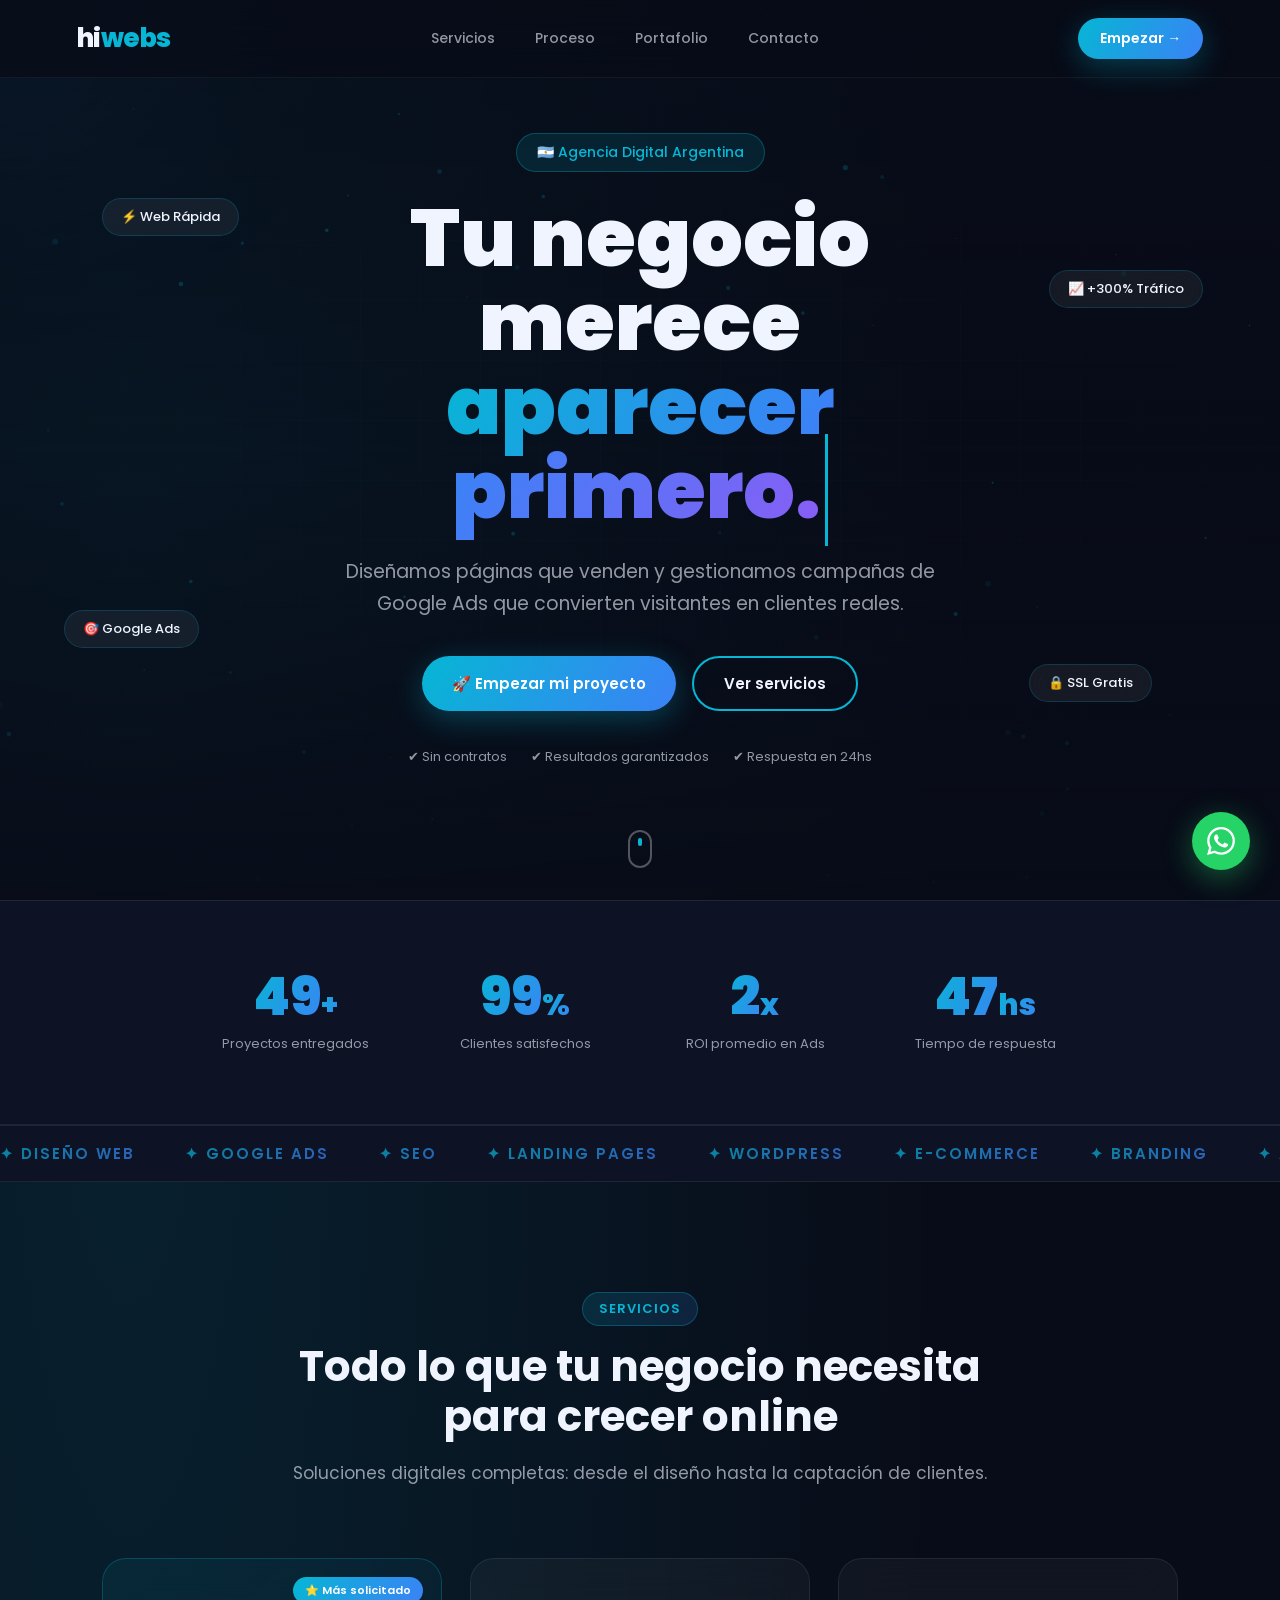
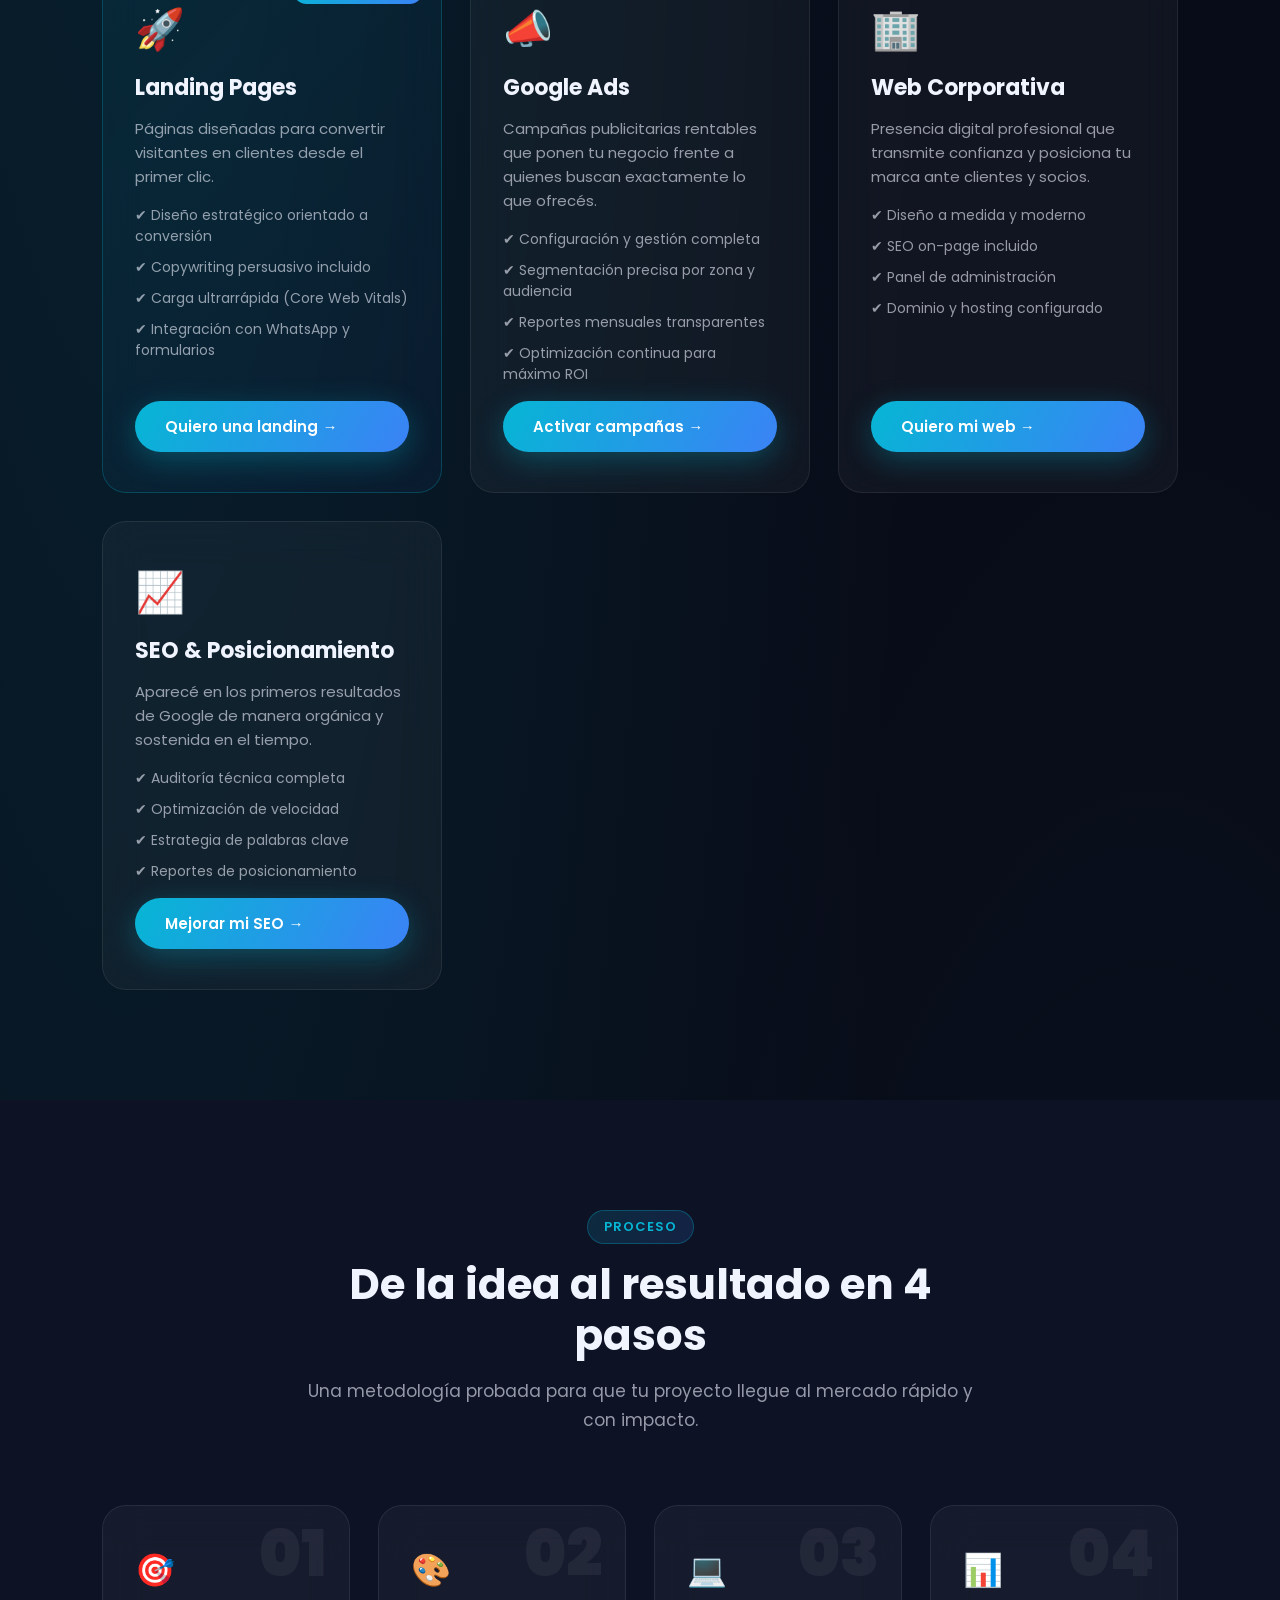
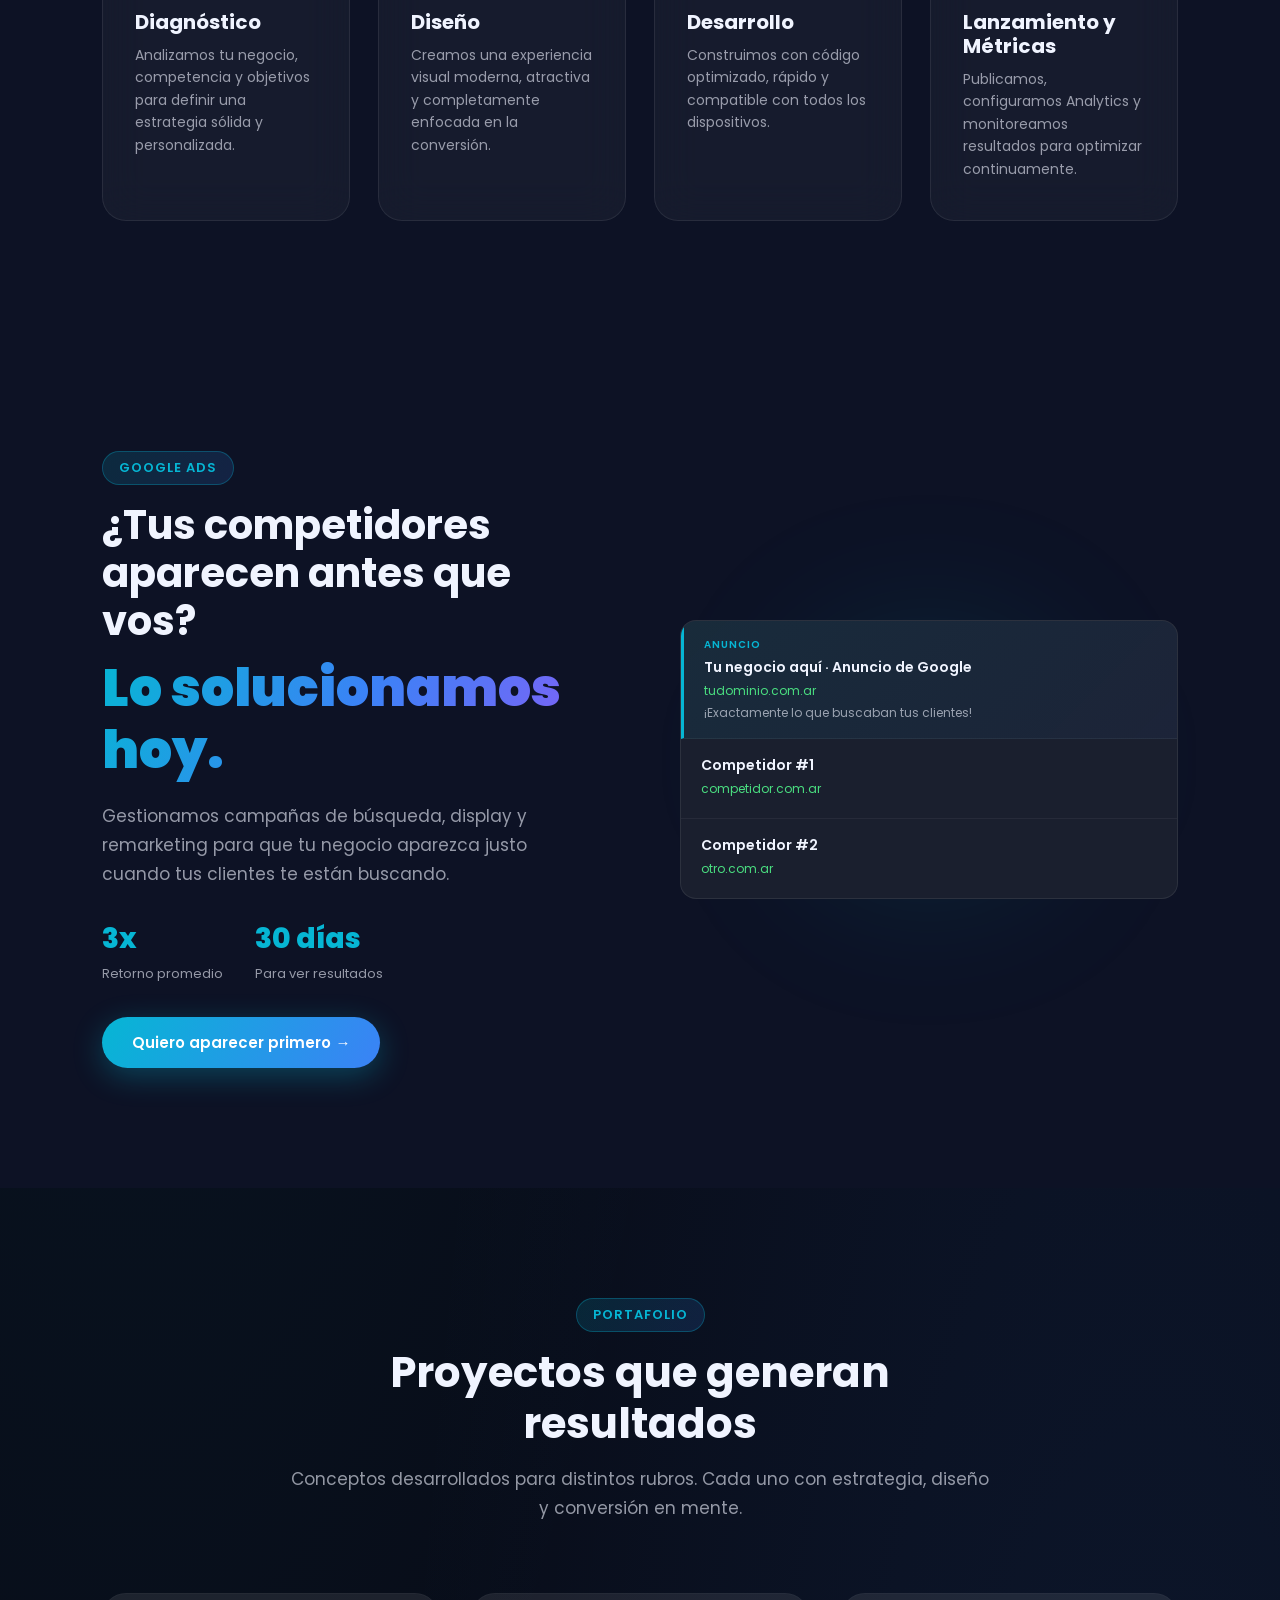
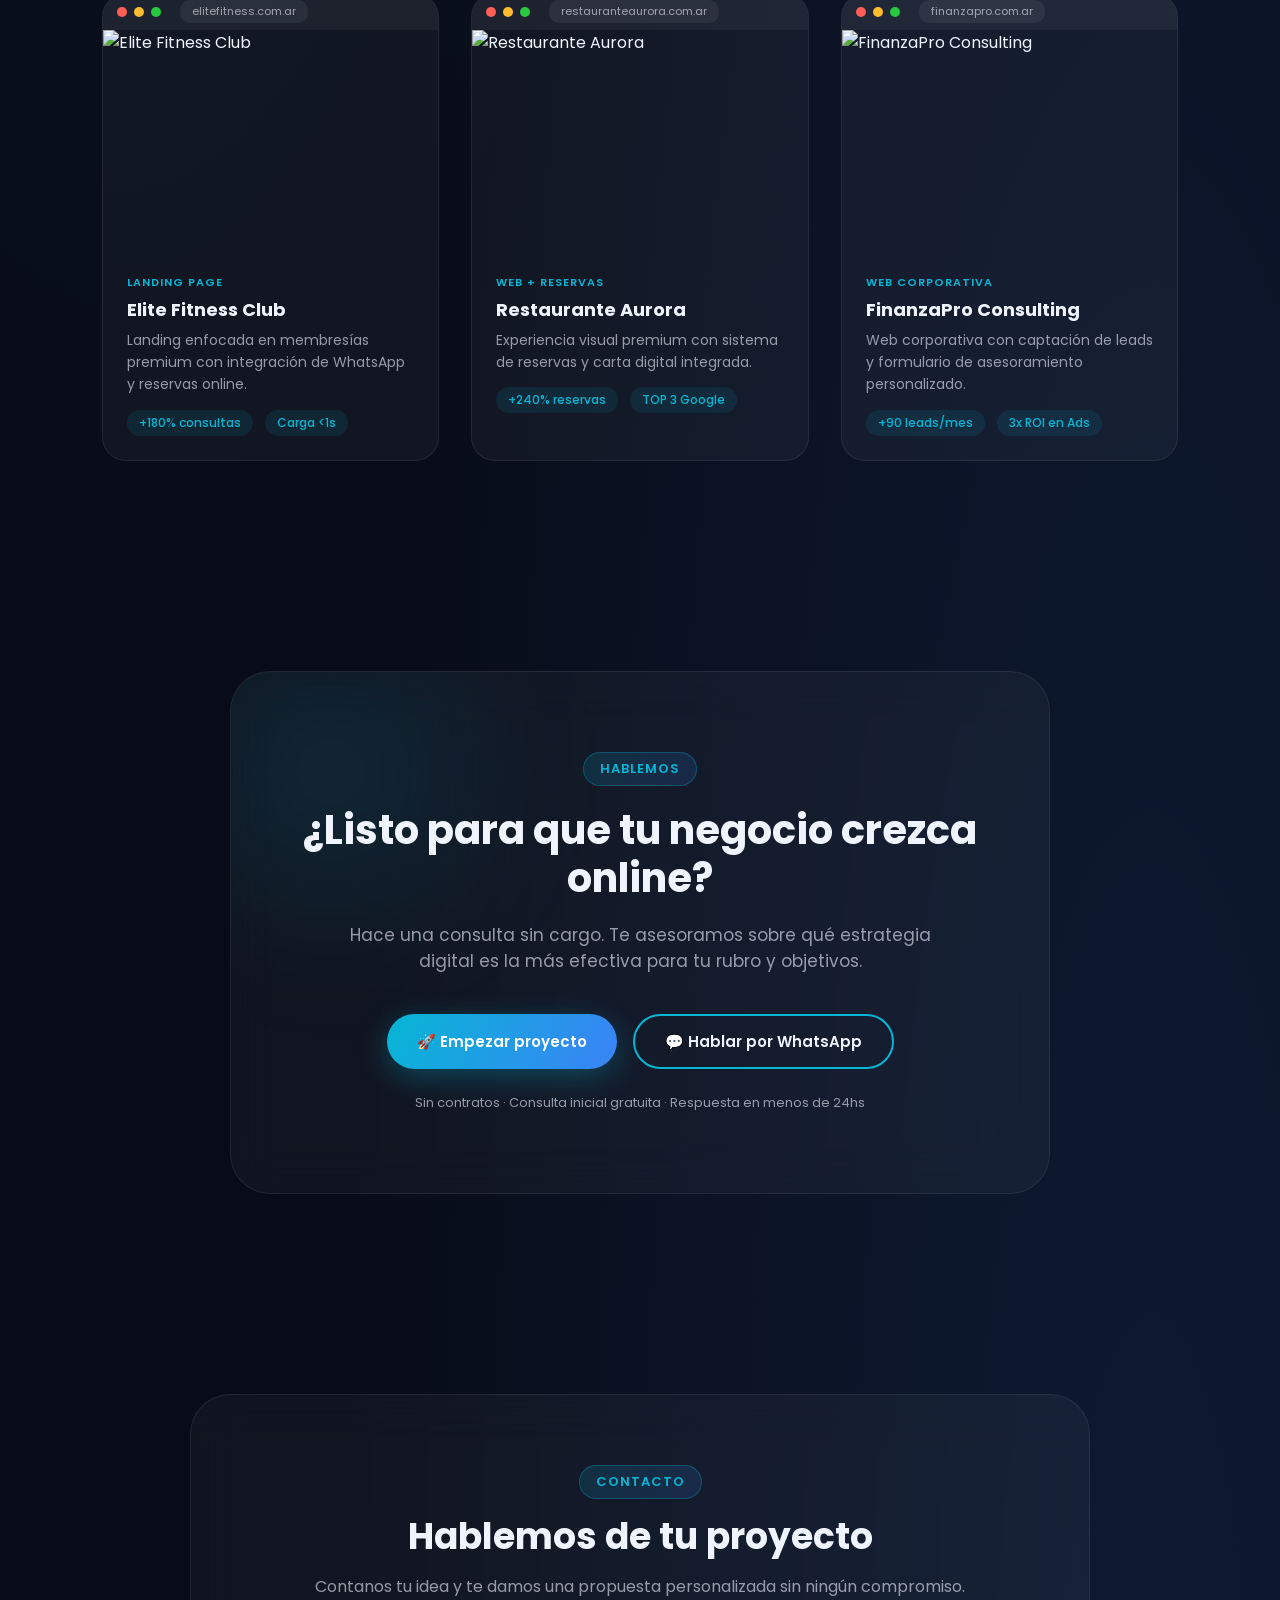
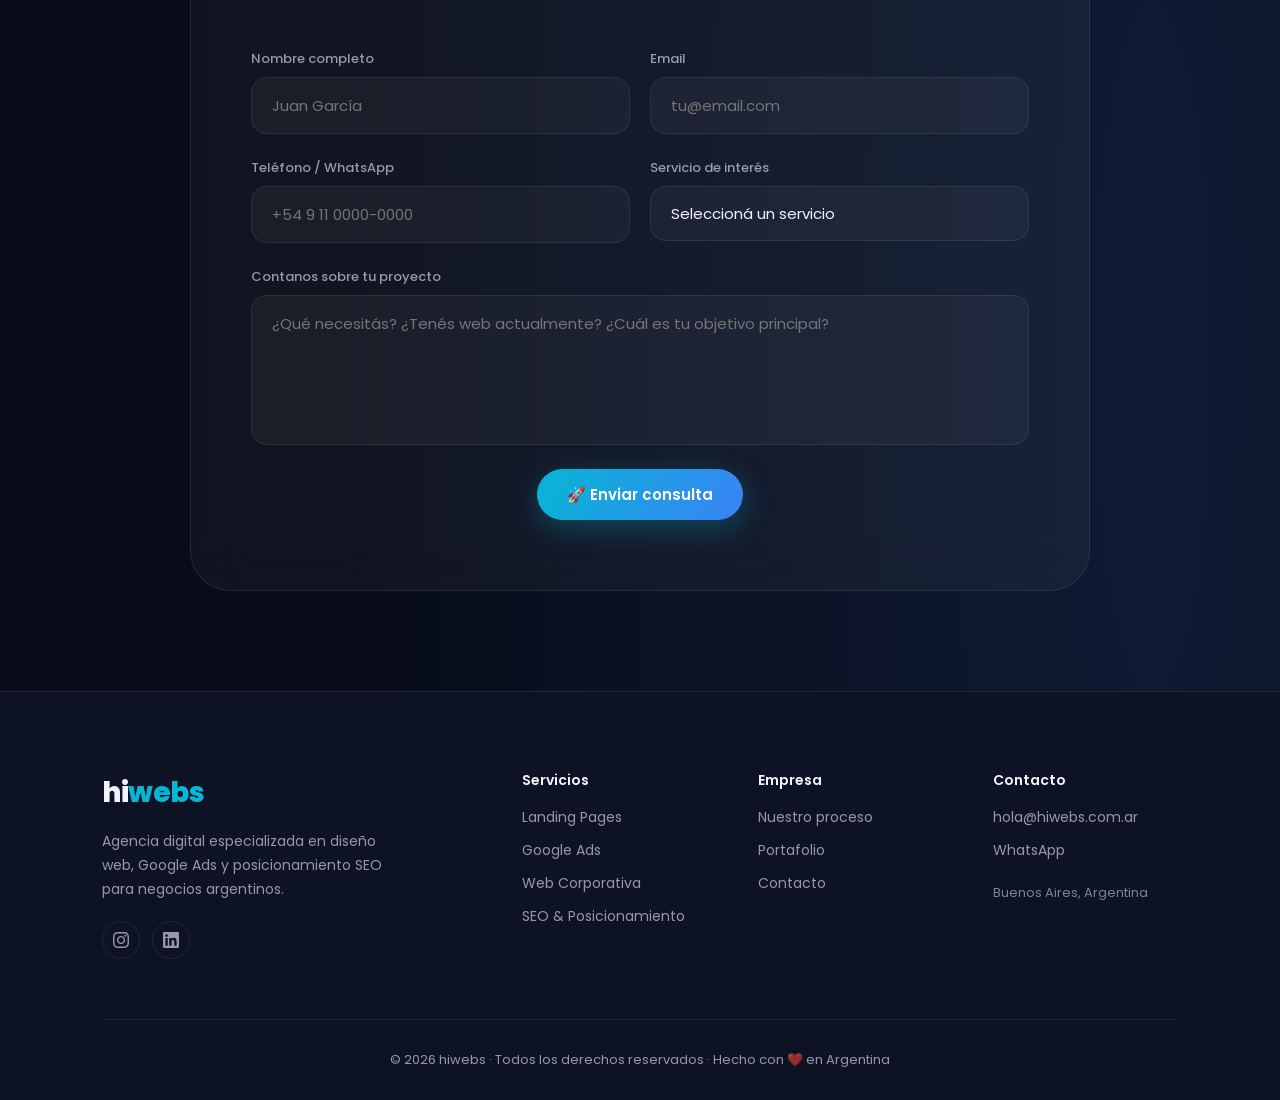
==== index.html @ 95fcca08 "Add files via upload" ====
<!DOCTYPE html>
<html lang="es">
<head>
<meta charset="UTF-8">
<meta name="viewport" content="width=device-width, initial-scale=1.0">
<title>hiwebs | Agencia Digital Argentina</title>
<meta name="description" content="hiwebs — Diseño web profesional, Google Ads y SEO para negocios argentinos. Creamos páginas que venden y campañas que convierten.">
<link rel="preconnect" href="https://fonts.googleapis.com">
<link href="https://fonts.googleapis.com/css2?family=Poppins:wght@300;400;500;600;700;800;900&display=swap" rel="stylesheet">
<link rel="stylesheet" href="style.css">
</head>
<body>

<!-- PARTICLE CANVAS -->
<canvas id="particles"></canvas>

<!-- ANIMATED GRID MESH -->
<div class="grid-mesh"></div>

<!-- EFECTO LUZ CURSOR -->
<div class="light-glow"></div>

<!-- WHATSAPP FLOTANTE -->
<a href="https://wa.me/5491100000000?text=Hola%2C%20quiero%20consultar%20sobre%20sus%20servicios" class="whatsapp-btn" target="_blank" aria-label="Contactar por WhatsApp">
  <svg viewBox="0 0 24 24" fill="currentColor"><path d="M17.472 14.382c-.297-.149-1.758-.867-2.03-.967-.273-.099-.471-.148-.67.15-.197.297-.767.966-.94 1.164-.173.199-.347.223-.644.075-.297-.15-1.255-.463-2.39-1.475-.883-.788-1.48-1.761-1.653-2.059-.173-.297-.018-.458.13-.606.134-.133.298-.347.446-.52.149-.174.198-.298.298-.497.099-.198.05-.371-.025-.52-.075-.149-.669-1.612-.916-2.207-.242-.579-.487-.5-.669-.51-.173-.008-.371-.01-.57-.01-.198 0-.52.074-.792.372-.272.297-1.04 1.016-1.04 2.479 0 1.462 1.065 2.875 1.213 3.074.149.198 2.096 3.2 5.077 4.487.709.306 1.262.489 1.694.625.712.227 1.36.195 1.871.118.571-.085 1.758-.719 2.006-1.413.248-.694.248-1.289.173-1.413-.074-.124-.272-.198-.57-.347m-5.421 7.403h-.004a9.87 9.87 0 01-5.031-1.378l-.361-.214-3.741.982.998-3.648-.235-.374a9.86 9.86 0 01-1.51-5.26c.001-5.45 4.436-9.884 9.888-9.884 2.64 0 5.122 1.03 6.988 2.898a9.825 9.825 0 012.893 6.994c-.003 5.45-4.437 9.884-9.885 9.884m8.413-18.297A11.815 11.815 0 0012.05 0C5.495 0 .16 5.335.157 11.892c0 2.096.547 4.142 1.588 5.945L.057 24l6.305-1.654a11.882 11.882 0 005.683 1.448h.005c6.554 0 11.89-5.335 11.893-11.893a11.821 11.821 0 00-3.48-8.413z"/></svg>
</a>

<!-- HEADER -->
<header id="header">
  <div class="logo">hi<span>webs</span></div>
  <nav id="nav">
    <a href="#servicios">Servicios</a>
    <a href="#proceso">Proceso</a>
    <a href="#resultados">Portafolio</a>
    <a href="#contacto">Contacto</a>
  </nav>
  <div class="header-actions">
    <button class="btn btn-sm" onclick="document.getElementById('contacto').scrollIntoView({behavior:'smooth'})">Empezar →</button>
    <button class="hamburger" id="hamburger" aria-label="Menú">
      <span></span><span></span><span></span>
    </button>
  </div>
</header>

<!-- HERO -->
<section class="hero">
  <video autoplay muted loop playsinline class="hero-video">
    <source src="video1.mp4" type="video/mp4">
  </video>
  <div class="hero-overlay"></div>

  <!-- FLOATING ORBIT BADGES -->
  <div class="hero-orbits">
    <div class="orbit-badge orbit-1">⚡ Web Rápida</div>
    <div class="orbit-badge orbit-2">📈 +300% Tráfico</div>
    <div class="orbit-badge orbit-3">🎯 Google Ads</div>
    <div class="orbit-badge orbit-4">🔒 SSL Gratis</div>
  </div>

  <div class="hero-content reveal">
    <div class="hero-tag">🇦🇷 Agencia Digital Argentina</div>
    <h1>Tu negocio merece<br><span class="gradient-text" id="typewriter"></span></h1>
    <p>Diseñamos páginas que venden y gestionamos campañas de Google Ads que convierten visitantes en clientes reales.</p>
    <div class="hero-btns">
      <button class="btn" onclick="document.getElementById('contacto').scrollIntoView({behavior:'smooth'})">🚀 Empezar mi proyecto</button>
      <button class="btn btn-outline" onclick="document.getElementById('servicios').scrollIntoView({behavior:'smooth'})">Ver servicios</button>
    </div>
    <div class="hero-trust">
      <span>✔ Sin contratos</span>
      <span>✔ Resultados garantizados</span>
      <span>✔ Respuesta en 24hs</span>
    </div>
  </div>
  <div class="hero-scroll">
    <div class="scroll-indicator"></div>
  </div>
</section>

<!-- STATS BAR -->
<section class="stats-bar">
  <div class="stats-grid">
    <div class="stat-item reveal">
      <span class="stat-number" data-target="50">0</span><span class="stat-suffix">+</span>
      <span class="stat-label">Proyectos entregados</span>
    </div>
    <div class="stat-item reveal">
      <span class="stat-number" data-target="100">0</span><span class="stat-suffix">%</span>
      <span class="stat-label">Clientes satisfechos</span>
    </div>
    <div class="stat-item reveal">
      <span class="stat-number" data-target="3">0</span><span class="stat-suffix">x</span>
      <span class="stat-label">ROI promedio en Ads</span>
    </div>
    <div class="stat-item reveal">
      <span class="stat-number" data-target="48">0</span><span class="stat-suffix">hs</span>
      <span class="stat-label">Tiempo de respuesta</span>
    </div>
  </div>
</section>

<!-- MARQUEE TICKER -->
<div class="marquee-section">
  <div class="marquee-track">
    <div class="marquee-content">
      <span>✦ Diseño Web</span>
      <span>✦ Google Ads</span>
      <span>✦ SEO</span>
      <span>✦ Landing Pages</span>
      <span>✦ Wordpress</span>
      <span>✦ E-Commerce</span>
      <span>✦ Branding</span>
      <span>✦ Analytics</span>
      <span>✦ Performance</span>
      <span>✦ Copywriting</span>
      <span>✦ Diseño Web</span>
      <span>✦ Google Ads</span>
      <span>✦ SEO</span>
      <span>✦ Landing Pages</span>
      <span>✦ Wordpress</span>
      <span>✦ E-Commerce</span>
      <span>✦ Branding</span>
      <span>✦ Analytics</span>
      <span>✦ Performance</span>
      <span>✦ Copywriting</span>
    </div>
  </div>
</div>

<!-- SERVICIOS -->
<section id="servicios" class="section">
  <div class="section-header reveal">
    <div class="section-tag">Servicios</div>
    <h2>Todo lo que tu negocio necesita para crecer online</h2>
    <p>Soluciones digitales completas: desde el diseño hasta la captación de clientes.</p>
  </div>
  <div class="services-grid">

    <div class="service-card featured reveal">
      <div class="service-badge">⭐ Más solicitado</div>
      <div class="service-icon">🚀</div>
      <h3>Landing Pages</h3>
      <p>Páginas diseñadas para convertir visitantes en clientes desde el primer clic.</p>
      <ul>
        <li>✔ Diseño estratégico orientado a conversión</li>
        <li>✔ Copywriting persuasivo incluido</li>
        <li>✔ Carga ultrarrápida (Core Web Vitals)</li>
        <li>✔ Integración con WhatsApp y formularios</li>
      </ul>
      <button class="btn" onclick="document.getElementById('contacto').scrollIntoView({behavior:'smooth'})">Quiero una landing →</button>
    </div>

    <div class="service-card reveal">
      <div class="service-icon">📣</div>
      <h3>Google Ads</h3>
      <p>Campañas publicitarias rentables que ponen tu negocio frente a quienes buscan exactamente lo que ofrecés.</p>
      <ul>
        <li>✔ Configuración y gestión completa</li>
        <li>✔ Segmentación precisa por zona y audiencia</li>
        <li>✔ Reportes mensuales transparentes</li>
        <li>✔ Optimización continua para máximo ROI</li>
      </ul>
      <button class="btn" onclick="document.getElementById('contacto').scrollIntoView({behavior:'smooth'})">Activar campañas →</button>
    </div>

    <div class="service-card reveal">
      <div class="service-icon">🏢</div>
      <h3>Web Corporativa</h3>
      <p>Presencia digital profesional que transmite confianza y posiciona tu marca ante clientes y socios.</p>
      <ul>
        <li>✔ Diseño a medida y moderno</li>
        <li>✔ SEO on-page incluido</li>
        <li>✔ Panel de administración</li>
        <li>✔ Dominio y hosting configurado</li>
      </ul>
      <button class="btn" onclick="document.getElementById('contacto').scrollIntoView({behavior:'smooth'})">Quiero mi web →</button>
    </div>

    <div class="service-card reveal">
      <div class="service-icon">📈</div>
      <h3>SEO & Posicionamiento</h3>
      <p>Aparecé en los primeros resultados de Google de manera orgánica y sostenida en el tiempo.</p>
      <ul>
        <li>✔ Auditoría técnica completa</li>
        <li>✔ Optimización de velocidad</li>
        <li>✔ Estrategia de palabras clave</li>
        <li>✔ Reportes de posicionamiento</li>
      </ul>
      <button class="btn" onclick="document.getElementById('contacto').scrollIntoView({behavior:'smooth'})">Mejorar mi SEO →</button>
    </div>

  </div>
</section>

<!-- PROCESO -->
<section id="proceso" class="section section-alt">
  <div class="section-header reveal">
    <div class="section-tag">Proceso</div>
    <h2>De la idea al resultado en 4 pasos</h2>
    <p>Una metodología probada para que tu proyecto llegue al mercado rápido y con impacto.</p>
  </div>
  <div class="process-grid">
    <div class="process-card reveal">
      <div class="process-number">01</div>
      <div class="process-icon">🎯</div>
      <h3>Diagnóstico</h3>
      <p>Analizamos tu negocio, competencia y objetivos para definir una estrategia sólida y personalizada.</p>
    </div>
    <div class="process-card reveal">
      <div class="process-number">02</div>
      <div class="process-icon">🎨</div>
      <h3>Diseño</h3>
      <p>Creamos una experiencia visual moderna, atractiva y completamente enfocada en la conversión.</p>
    </div>
    <div class="process-card reveal">
      <div class="process-number">03</div>
      <div class="process-icon">💻</div>
      <h3>Desarrollo</h3>
      <p>Construimos con código optimizado, rápido y compatible con todos los dispositivos.</p>
    </div>
    <div class="process-card reveal">
      <div class="process-number">04</div>
      <div class="process-icon">📊</div>
      <h3>Lanzamiento y Métricas</h3>
      <p>Publicamos, configuramos Analytics y monitoreamos resultados para optimizar continuamente.</p>
    </div>
  </div>
</section>

<!-- SEO IMPACT -->
<section class="seo-section">
  <div class="seo-container">
    <div class="seo-text reveal">
      <div class="section-tag">Google Ads</div>
      <h2>¿Tus competidores aparecen antes que vos?</h2>
      <h3 class="gradient-text">Lo solucionamos hoy.</h3>
      <p>Gestionamos campañas de búsqueda, display y remarketing para que tu negocio aparezca justo cuando tus clientes te están buscando.</p>
      <div class="seo-stats">
        <div class="seo-stat">
          <strong>3x</strong>
          <span>Retorno promedio</span>
        </div>
        <div class="seo-stat">
          <strong>30 días</strong>
          <span>Para ver resultados</span>
        </div>
      </div>
      <button class="btn" onclick="document.getElementById('contacto').scrollIntoView({behavior:'smooth'})">Quiero aparecer primero →</button>
    </div>
    <div class="seo-visual reveal">
      <div class="seo-glow"></div>
      <div class="google-mockup">
        <div class="google-result ad">
          <div class="result-tag">Anuncio</div>
          <div class="result-title">Tu negocio aquí · Anuncio de Google</div>
          <div class="result-url">tudominio.com.ar</div>
          <div class="result-desc">¡Exactamente lo que buscaban tus clientes!</div>
        </div>
        <div class="google-result">
          <div class="result-title">Competidor #1</div>
          <div class="result-url">competidor.com.ar</div>
        </div>
        <div class="google-result">
          <div class="result-title">Competidor #2</div>
          <div class="result-url">otro.com.ar</div>
        </div>
      </div>
    </div>
  </div>
</section>

<!-- PORTAFOLIO -->
<section id="resultados" class="section">
  <div class="section-header reveal">
    <div class="section-tag">Portafolio</div>
    <h2>Proyectos que generan resultados</h2>
    <p>Conceptos desarrollados para distintos rubros. Cada uno con estrategia, diseño y conversión en mente.</p>
  </div>
  <div class="portfolio-grid">

    <div class="portfolio-item reveal">
      <div class="browser-bar"><span></span><span></span><span></span><div class="browser-url">elitefitness.com.ar</div></div>
      <div class="portfolio-mockup">
        <img src="https://images.unsplash.com/photo-1571902943202-507ec2618e8f?auto=format&fit=crop&w=1400&q=80" alt="Elite Fitness Club">
      </div>
      <div class="portfolio-info">
        <div class="portfolio-tag">Landing Page</div>
        <h3>Elite Fitness Club</h3>
        <p>Landing enfocada en membresías premium con integración de WhatsApp y reservas online.</p>
        <div class="portfolio-metrics">
          <span>+180% consultas</span>
          <span>Carga &lt;1s</span>
        </div>
      </div>
    </div>

    <div class="portfolio-item reveal">
      <div class="browser-bar"><span></span><span></span><span></span><div class="browser-url">restauranteaurora.com.ar</div></div>
      <div class="portfolio-mockup">
        <img src="https://images.unsplash.com/photo-1555396273-367ea4eb4db5?auto=format&fit=crop&w=1400&q=80" alt="Restaurante Aurora">
      </div>
      <div class="portfolio-info">
        <div class="portfolio-tag">Web + Reservas</div>
        <h3>Restaurante Aurora</h3>
        <p>Experiencia visual premium con sistema de reservas y carta digital integrada.</p>
        <div class="portfolio-metrics">
          <span>+240% reservas</span>
          <span>TOP 3 Google</span>
        </div>
      </div>
    </div>

    <div class="portfolio-item reveal">
      <div class="browser-bar"><span></span><span></span><span></span><div class="browser-url">finanzapro.com.ar</div></div>
      <div class="portfolio-mockup">
        <img src="https://images.unsplash.com/photo-1554224155-8d04cb21cd6c?auto=format&fit=crop&w=1400&q=80" alt="FinanzaPro Consulting">
      </div>
      <div class="portfolio-info">
        <div class="portfolio-tag">Web Corporativa</div>
        <h3>FinanzaPro Consulting</h3>
        <p>Web corporativa con captación de leads y formulario de asesoramiento personalizado.</p>
        <div class="portfolio-metrics">
          <span>+90 leads/mes</span>
          <span>3x ROI en Ads</span>
        </div>
      </div>
    </div>

  </div>
</section>

<!-- CTA -->
<section class="cta-section">
  <div class="cta-container reveal">
    <div class="cta-glow"></div>
    <div class="section-tag" style="display:inline-block;margin-bottom:20px;">Hablemos</div>
    <h2>¿Listo para que tu negocio crezca online?</h2>
    <p class="cta-text">Hace una consulta sin cargo. Te asesoramos sobre qué estrategia digital es la más efectiva para tu rubro y objetivos.</p>
    <div class="cta-buttons">
      <button class="btn" onclick="document.getElementById('contacto').scrollIntoView({behavior:'smooth'})">🚀 Empezar proyecto</button>
      <a href="https://wa.me/5491100000000?text=Hola%2C%20quiero%20una%20consulta%20gratuita" class="btn btn-outline" target="_blank">💬 Hablar por WhatsApp</a>
    </div>
    <p class="cta-mini">Sin contratos · Consulta inicial gratuita · Respuesta en menos de 24hs</p>
  </div>
</section>

<!-- CONTACTO -->
<section id="contacto" class="contact-section">
  <div class="contact-wrapper">
    <div class="contact-header reveal">
      <div class="section-tag">Contacto</div>
      <h2>Hablemos de tu proyecto</h2>
      <p>Contanos tu idea y te damos una propuesta personalizada sin ningún compromiso.</p>
    </div>
    <form class="contact-form reveal" id="contactForm">
      <div class="form-row">
        <div class="form-group">
          <label for="nombre">Nombre completo</label>
          <input type="text" id="nombre" placeholder="Juan García" required>
        </div>
        <div class="form-group">
          <label for="email">Email</label>
          <input type="email" id="email" placeholder="tu@email.com" required>
        </div>
      </div>
      <div class="form-row">
        <div class="form-group">
          <label for="telefono">Teléfono / WhatsApp</label>
          <input type="tel" id="telefono" placeholder="+54 9 11 0000-0000">
        </div>
        <div class="form-group">
          <label for="servicio">Servicio de interés</label>
          <select id="servicio">
            <option value="">Seleccioná un servicio</option>
            <option>Landing Page</option>
            <option>Google Ads</option>
            <option>Web Corporativa</option>
            <option>SEO & Posicionamiento</option>
            <option>Pack Completo</option>
          </select>
        </div>
      </div>
      <div class="form-group">
        <label for="mensaje">Contanos sobre tu proyecto</label>
        <textarea id="mensaje" placeholder="¿Qué necesitás? ¿Tenés web actualmente? ¿Cuál es tu objetivo principal?"></textarea>
      </div>
      <div class="form-footer">
        <button type="submit" class="btn" id="submitBtn">🚀 Enviar consulta</button>
      </div>
      <div id="formSuccess" class="form-success" style="display:none">
        ✅ ¡Mensaje enviado! Te contactamos en menos de 24hs.
      </div>
    </form>
  </div>
</section>

<!-- FOOTER -->
<footer>
  <div class="footer-content">
    <div class="footer-brand">
      <div class="logo">hi<span>webs</span></div>
      <p>Agencia digital especializada en diseño web, Google Ads y posicionamiento SEO para negocios argentinos.</p>
      <div class="footer-social">
        <a href="#" aria-label="Instagram">
          <svg viewBox="0 0 24 24" fill="currentColor"><path d="M12 2.163c3.204 0 3.584.012 4.85.07 3.252.148 4.771 1.691 4.919 4.919.058 1.265.069 1.645.069 4.849 0 3.205-.012 3.584-.069 4.849-.149 3.225-1.664 4.771-4.919 4.919-1.266.058-1.644.07-4.85.07-3.204 0-3.584-.012-4.849-.07-3.26-.149-4.771-1.699-4.919-4.92-.058-1.265-.07-1.644-.07-4.849 0-3.204.013-3.583.07-4.849.149-3.227 1.664-4.771 4.919-4.919 1.266-.057 1.645-.069 4.849-.069zm0-2.163c-3.259 0-3.667.014-4.947.072-4.358.2-6.78 2.618-6.98 6.98-.059 1.281-.073 1.689-.073 4.948 0 3.259.014 3.668.072 4.948.2 4.358 2.618 6.78 6.98 6.98 1.281.058 1.689.072 4.948.072 3.259 0 3.668-.014 4.948-.072 4.354-.2 6.782-2.618 6.979-6.98.059-1.28.073-1.689.073-4.948 0-3.259-.014-3.667-.072-4.947-.196-4.354-2.617-6.78-6.979-6.98-1.281-.059-1.69-.073-4.949-.073zm0 5.838c-3.403 0-6.162 2.759-6.162 6.162s2.759 6.163 6.162 6.163 6.162-2.759 6.162-6.163c0-3.403-2.759-6.162-6.162-6.162zm0 10.162c-2.209 0-4-1.79-4-4 0-2.209 1.791-4 4-4s4 1.791 4 4c0 2.21-1.791 4-4 4zm6.406-11.845c-.796 0-1.441.645-1.441 1.44s.645 1.44 1.441 1.44c.795 0 1.439-.645 1.439-1.44s-.644-1.44-1.439-1.44z"/></svg>
        </a>
        <a href="#" aria-label="LinkedIn">
          <svg viewBox="0 0 24 24" fill="currentColor"><path d="M20.447 20.452h-3.554v-5.569c0-1.328-.027-3.037-1.852-3.037-1.853 0-2.136 1.445-2.136 2.939v5.667H9.351V9h3.414v1.561h.046c.477-.9 1.637-1.85 3.37-1.85 3.601 0 4.267 2.37 4.267 5.455v6.286zM5.337 7.433c-1.144 0-2.063-.926-2.063-2.065 0-1.138.92-2.063 2.063-2.063 1.14 0 2.064.925 2.064 2.063 0 1.139-.925 2.065-2.064 2.065zm1.782 13.019H3.555V9h3.564v11.452zM22.225 0H1.771C.792 0 0 .774 0 1.729v20.542C0 23.227.792 24 1.771 24h20.451C23.2 24 24 23.227 24 22.271V1.729C24 .774 23.2 0 22.222 0h.003z"/></svg>
        </a>
      </div>
    </div>
    <div class="footer-links">
      <h4>Servicios</h4>
      <a href="#servicios">Landing Pages</a>
      <a href="#servicios">Google Ads</a>
      <a href="#servicios">Web Corporativa</a>
      <a href="#servicios">SEO & Posicionamiento</a>
    </div>
    <div class="footer-links">
      <h4>Empresa</h4>
      <a href="#proceso">Nuestro proceso</a>
      <a href="#resultados">Portafolio</a>
      <a href="#contacto">Contacto</a>
    </div>
    <div class="footer-links">
      <h4>Contacto</h4>
      <a href="mailto:hola@hiwebs.com.ar">hola@hiwebs.com.ar</a>
      <a href="https://wa.me/5491100000000" target="_blank">WhatsApp</a>
      <p style="margin-top:10px;opacity:0.5;font-size:13px;">Buenos Aires, Argentina</p>
    </div>
  </div>
  <div class="footer-bottom">
    <p>© 2026 hiwebs · Todos los derechos reservados · Hecho con ❤️ en Argentina</p>
  </div>
</footer>

<script src="script.js"></script>
</body>
</html>
---- style.css ----
/* ==============================
   VARIABLES & RESET
============================== */
:root {
  --bg: #080c18;
  --bg2: #0d1225;
  --card: rgba(255,255,255,0.04);
  --card-border: rgba(255,255,255,0.08);
  --text: #f0f4ff;
  --text-muted: rgba(240,244,255,0.6);
  --accent: #06b6d4;
  --accent2: #3b82f6;
  --accent-purple: #8b5cf6;
  --radius: 24px;
  --shadow: 0 25px 70px rgba(0,0,0,0.5);
}

* { margin:0; padding:0; box-sizing:border-box; }

html { scroll-behavior: smooth; }

body {
  font-family: 'Poppins', sans-serif;
  background: var(--bg);
  color: var(--text);
  overflow-x: hidden;
  background-image:
    radial-gradient(ellipse at 10% 10%, rgba(6,182,212,0.12) 0%, transparent 50%),
    radial-gradient(ellipse at 90% 90%, rgba(59,130,246,0.12) 0%, transparent 50%);
}

/* ==============================
   PARTICLE CANVAS
============================== */
#particles {
  position: fixed;
  inset: 0;
  width: 100%;
  height: 100%;
  z-index: 0;
  pointer-events: none;
}

/* ==============================
   ANIMATED GRID MESH
============================== */
.grid-mesh {
  position: fixed;
  inset: 0;
  z-index: 0;
  pointer-events: none;
  background-image:
    linear-gradient(rgba(6,182,212,0.04) 1px, transparent 1px),
    linear-gradient(90deg, rgba(6,182,212,0.04) 1px, transparent 1px);
  background-size: 60px 60px;
  mask-image: radial-gradient(ellipse 70% 70% at 50% 50%, black 30%, transparent 80%);
  -webkit-mask-image: radial-gradient(ellipse 70% 70% at 50% 50%, black 30%, transparent 80%);
  animation: gridDrift 20s linear infinite;
}

@keyframes gridDrift {
  0% { background-position: 0 0, 0 0; }
  100% { background-position: 60px 60px, 60px 60px; }
}

/* ==============================
   TYPOGRAPHY
============================== */
h1,h2,h3,h4 { line-height: 1.2; font-weight: 700; }

h2 { font-size: clamp(28px, 4vw, 42px); }

.gradient-text {
  background: linear-gradient(120deg, var(--accent), var(--accent2), var(--accent-purple));
  -webkit-background-clip: text;
  -webkit-text-fill-color: transparent;
  background-clip: text;
}

/* ==============================
   BUTTONS
============================== */
.btn {
  display: inline-flex;
  align-items: center;
  gap: 8px;
  padding: 14px 30px;
  border-radius: 50px;
  border: none;
  background: linear-gradient(120deg, var(--accent), var(--accent2));
  color: white;
  font-family: 'Poppins', sans-serif;
  font-size: 15px;
  font-weight: 600;
  cursor: pointer;
  text-decoration: none;
  position: relative;
  overflow: hidden;
  transition: all 0.3s ease;
  box-shadow: 0 8px 30px rgba(6,182,212,0.3);
}

.btn::after {
  content: "";
  position: absolute;
  inset: 0;
  background: linear-gradient(120deg, transparent, rgba(255,255,255,0.25), transparent);
  transform: translateX(-100%);
  transition: 0.5s ease;
}

.btn:hover::after { transform: translateX(100%); }
.btn:hover { transform: translateY(-3px); box-shadow: 0 16px 45px rgba(6,182,212,0.4); }

.btn-sm { padding: 10px 22px; font-size: 14px; }

.btn-outline {
  background: transparent;
  border: 2px solid var(--accent);
  color: var(--text);
  box-shadow: none;
}
.btn-outline:hover { background: var(--accent); color: white; box-shadow: 0 16px 40px rgba(6,182,212,0.3); }

/* ==============================
   CURSOR GLOW
============================== */
.light-glow {
  position: fixed;
  top: 0; left: 0;
  width: 500px; height: 500px;
  pointer-events: none;
  border-radius: 50%;
  background: radial-gradient(circle, rgba(6,182,212,0.18) 0%, rgba(59,130,246,0.1) 35%, transparent 70%);
  filter: blur(80px);
  transform: translate(-50%, -50%);
  z-index: 0;
  transition: background 0.3s;
}

/* ==============================
   SCROLL REVEAL
============================== */
.reveal {
  opacity: 0;
  transform: translateY(30px);
  transition: opacity 0.7s ease, transform 0.7s ease;
}
.reveal.visible {
  opacity: 1;
  transform: translateY(0);
}

/* ==============================
   SECTION DEFAULTS
============================== */
.section { padding: 110px 8%; }
.section-alt { background: var(--bg2); }

.section-header {
  text-align: center;
  max-width: 700px;
  margin: 0 auto 70px;
}
.section-header h2 { margin-bottom: 16px; }
.section-header p { color: var(--text-muted); font-size: 17px; line-height: 1.7; }

.section-tag {
  display: inline-block;
  padding: 6px 16px;
  border-radius: 20px;
  background: linear-gradient(120deg, rgba(6,182,212,0.15), rgba(59,130,246,0.15));
  border: 1px solid rgba(6,182,212,0.3);
  color: var(--accent);
  font-size: 13px;
  font-weight: 600;
  letter-spacing: 1px;
  text-transform: uppercase;
  margin-bottom: 16px;
}

/* ==============================
   HEADER
============================== */
header {
  position: fixed;
  top: 0; width: 100%;
  padding: 18px 6%;
  display: flex;
  align-items: center;
  justify-content: space-between;
  z-index: 1000;
  backdrop-filter: blur(20px);
  background: rgba(8,12,24,0.7);
  border-bottom: 1px solid rgba(255,255,255,0.05);
  transition: all 0.3s;
}

header.scrolled {
  padding: 12px 6%;
  background: rgba(8,12,24,0.95);
  box-shadow: 0 4px 30px rgba(0,0,0,0.3);
}

.logo {
  font-size: 26px;
  font-weight: 800;
  color: var(--text);
  letter-spacing: -0.5px;
}
.logo span { color: var(--accent); }

nav { display: flex; align-items: center; gap: 8px; }
nav a {
  padding: 8px 16px;
  text-decoration: none;
  color: var(--text-muted);
  font-size: 14px;
  font-weight: 500;
  border-radius: 20px;
  transition: all 0.3s;
}
nav a:hover { color: var(--text); background: rgba(255,255,255,0.06); }

.header-actions { display: flex; align-items: center; gap: 12px; }

/* Hamburger */
.hamburger {
  display: none;
  flex-direction: column;
  gap: 5px;
  background: none;
  border: none;
  cursor: pointer;
  padding: 8px;
}
.hamburger span {
  display: block;
  width: 22px; height: 2px;
  background: var(--text);
  border-radius: 2px;
  transition: 0.3s;
}

/* ==============================
   HERO
============================== */
.hero {
  position: relative;
  height: 100vh;
  min-height: 700px;
  display: flex;
  align-items: center;
  justify-content: center;
  text-align: center;
  overflow: hidden;
}

.hero-video {
  position: absolute;
  inset: 0;
  width: 100%; height: 110%;
  object-fit: cover;
  transform: translateY(0) scale(1.1);
  will-change: transform;
}

.hero-overlay {
  position: absolute;
  inset: 0;
  background: linear-gradient(to bottom,
    rgba(8,12,24,0.7) 0%,
    rgba(8,12,24,0.5) 50%,
    rgba(8,12,24,0.95) 100%);
}

.hero-content {
  position: relative;
  z-index: 2;
  max-width: 800px;
  padding: 0 20px;
}

.hero-tag {
  display: inline-block;
  padding: 8px 20px;
  border-radius: 30px;
  background: rgba(6,182,212,0.12);
  border: 1px solid rgba(6,182,212,0.3);
  color: var(--accent);
  font-size: 14px;
  font-weight: 500;
  margin-bottom: 24px;
}

.hero h1 {
  font-size: clamp(42px, 7vw, 80px);
  font-weight: 900;
  line-height: 1.05;
  margin-bottom: 24px;
  color: var(--text);
}

.hero p {
  font-size: clamp(16px, 2vw, 19px);
  color: var(--text-muted);
  max-width: 620px;
  margin: 0 auto 36px;
  line-height: 1.7;
}

.hero-btns {
  display: flex;
  gap: 16px;
  justify-content: center;
  flex-wrap: wrap;
  margin-bottom: 36px;
}

.hero-trust {
  display: flex;
  gap: 24px;
  justify-content: center;
  flex-wrap: wrap;
}
.hero-trust span {
  font-size: 13px;
  color: var(--text-muted);
}

/* Hero Orbit Badges */
.hero-orbits {
  position: absolute;
  inset: 0;
  z-index: 1;
  pointer-events: none;
}

.orbit-badge {
  position: absolute;
  background: rgba(255,255,255,0.06);
  backdrop-filter: blur(16px);
  border: 1px solid rgba(6,182,212,0.2);
  padding: 8px 18px;
  border-radius: 30px;
  font-size: 13px;
  font-weight: 500;
  color: var(--text);
  white-space: nowrap;
  animation: floatBadge 6s ease-in-out infinite;
}

.orbit-1 { top: 22%; left: 8%; animation-delay: 0s; }
.orbit-2 { top: 30%; right: 6%; animation-delay: 1.5s; }
.orbit-3 { bottom: 28%; left: 5%; animation-delay: 3s; }
.orbit-4 { bottom: 22%; right: 10%; animation-delay: 4.5s; }

@keyframes floatBadge {
  0%, 100% { transform: translateY(0); opacity: 0.7; }
  50% { transform: translateY(-18px); opacity: 1; }
}

/* Typewriter cursor */
#typewriter {
  border-right: 3px solid var(--accent);
  padding-right: 4px;
  animation: blink 0.8s step-end infinite;
}

@keyframes blink {
  50% { border-color: transparent; }
}

.hero-scroll {
  position: absolute;
  bottom: 32px;
  left: 50%;
  transform: translateX(-50%);
  z-index: 2;
}
.scroll-indicator {
  width: 24px; height: 38px;
  border: 2px solid rgba(255,255,255,0.3);
  border-radius: 12px;
  position: relative;
}
.scroll-indicator::before {
  content: "";
  position: absolute;
  top: 6px; left: 50%;
  transform: translateX(-50%);
  width: 4px; height: 8px;
  border-radius: 2px;
  background: var(--accent);
  animation: scrollDown 2s infinite;
}
@keyframes scrollDown {
  0% { top: 6px; opacity: 1; }
  100% { top: 20px; opacity: 0; }
}

/* ==============================
   STATS BAR
============================== */
.stats-bar {
  background: var(--bg2);
  border-top: 1px solid var(--card-border);
  border-bottom: 1px solid var(--card-border);
  padding: 50px 8%;
}

.stats-grid {
  display: grid;
  grid-template-columns: repeat(4, 1fr);
  gap: 20px;
  max-width: 900px;
  margin: 0 auto;
}

.stat-item {
  text-align: center;
  padding: 20px;
}

.stat-number {
  font-size: 52px;
  font-weight: 900;
  background: linear-gradient(120deg, var(--accent), var(--accent2));
  -webkit-background-clip: text;
  -webkit-text-fill-color: transparent;
  background-clip: text;
  line-height: 1;
}

.stat-suffix {
  font-size: 30px;
  font-weight: 800;
  background: linear-gradient(120deg, var(--accent), var(--accent2));
  -webkit-background-clip: text;
  -webkit-text-fill-color: transparent;
  background-clip: text;
}

.stat-label {
  display: block;
  font-size: 13px;
  color: var(--text-muted);
  margin-top: 6px;
}

/* ==============================
   SERVICES
============================== */
.services-grid {
  display: grid;
  grid-template-columns: repeat(auto-fit, minmax(280px, 1fr));
  gap: 28px;
  max-width: 1200px;
  margin: 0 auto;
}

.service-card {
  background: var(--card);
  border: 1px solid var(--card-border);
  border-radius: var(--radius);
  padding: 40px 32px;
  backdrop-filter: blur(20px);
  transition: all 0.4s ease;
  position: relative;
  display: flex;
  flex-direction: column;
  gap: 16px;
}

.service-card:hover {
  transform: translateY(-8px);
  box-shadow:
    0 30px 80px rgba(0,0,0,0.4),
    inset 0 0 0 1px rgba(6,182,212,0.2);
  border-color: rgba(6,182,212,0.3);
}

/* Animated gradient border on hover */
.service-card::before {
  content: '';
  position: absolute;
  inset: -1px;
  border-radius: inherit;
  background: linear-gradient(120deg, transparent, rgba(6,182,212,0.4), rgba(59,130,246,0.4), transparent);
  background-size: 300% 300%;
  z-index: -1;
  opacity: 0;
  transition: opacity 0.4s;
}

.service-card:hover::before {
  opacity: 1;
  animation: borderGlow 3s linear infinite;
}

@keyframes borderGlow {
  0% { background-position: 0% 50%; }
  50% { background-position: 100% 50%; }
  100% { background-position: 0% 50%; }
}

.service-card.featured {
  border-color: rgba(6,182,212,0.25);
  background: linear-gradient(135deg, rgba(6,182,212,0.08), rgba(59,130,246,0.05));
}

.service-badge {
  position: absolute;
  top: 18px; right: 18px;
  background: linear-gradient(120deg, var(--accent), var(--accent2));
  padding: 5px 12px;
  border-radius: 20px;
  font-size: 11px;
  font-weight: 600;
  color: white;
}

.service-icon { font-size: 40px; }

.service-card h3 { font-size: 22px; }

.service-card > p {
  color: var(--text-muted);
  font-size: 15px;
  line-height: 1.6;
}

.service-card ul {
  list-style: none;
  display: flex;
  flex-direction: column;
  gap: 10px;
  flex: 1;
}

.service-card ul li {
  font-size: 14px;
  color: var(--text-muted);
}

/* ==============================
   PROCESS
============================== */
.process-grid {
  display: grid;
  grid-template-columns: repeat(auto-fit, minmax(240px, 1fr));
  gap: 28px;
  max-width: 1100px;
  margin: 0 auto;
}

.process-card {
  background: var(--card);
  border: 1px solid var(--card-border);
  border-radius: var(--radius);
  padding: 40px 32px;
  backdrop-filter: blur(20px);
  position: relative;
  transition: all 0.4s;
}

.process-card:hover { transform: translateY(-8px); border-color: rgba(6,182,212,0.2); }

.process-number {
  position: absolute;
  top: 16px; right: 22px;
  font-size: 64px;
  font-weight: 900;
  opacity: 0.06;
  line-height: 1;
}

.process-icon { font-size: 32px; margin-bottom: 16px; display: block; }
.process-card h3 { font-size: 20px; margin-bottom: 10px; }
.process-card p { color: var(--text-muted); font-size: 14px; line-height: 1.6; }

/* ==============================
   SEO SECTION
============================== */
.seo-section {
  padding: 120px 8%;
  background: var(--bg2);
}

.seo-container {
  display: flex;
  align-items: center;
  gap: 80px;
  max-width: 1100px;
  margin: 0 auto;
}

.seo-text { flex: 1; }
.seo-text h2 { font-size: clamp(26px, 3.5vw, 40px); margin-bottom: 12px; }
.seo-text h3 { font-size: clamp(32px, 5vw, 52px); font-weight: 900; margin-bottom: 20px; }
.seo-text > p { color: var(--text-muted); font-size: 17px; line-height: 1.7; margin-bottom: 30px; }

.seo-stats {
  display: flex;
  gap: 32px;
  margin-bottom: 32px;
}
.seo-stat strong { display: block; font-size: 28px; font-weight: 800; color: var(--accent); }
.seo-stat span { font-size: 13px; color: var(--text-muted); }

.seo-visual {
  flex: 1;
  min-width: 300px;
  position: relative;
}

.seo-glow {
  position: absolute;
  width: 300px; height: 300px;
  border-radius: 50%;
  background: radial-gradient(circle, rgba(6,182,212,0.3), transparent 70%);
  filter: blur(80px);
  top: 50%; left: 50%;
  transform: translate(-50%, -50%);
  animation: pulse 4s infinite;
}

@keyframes pulse {
  0%,100% { transform: translate(-50%,-50%) scale(1); opacity: 0.8; }
  50% { transform: translate(-50%,-50%) scale(1.2); opacity: 1; }
}

.google-mockup {
  background: #1a1f2e;
  border: 1px solid var(--card-border);
  border-radius: 16px;
  overflow: hidden;
  position: relative;
  z-index: 2;
}

.google-result {
  padding: 16px 20px;
  border-bottom: 1px solid rgba(255,255,255,0.05);
  transition: background 0.3s;
}
.google-result:last-child { border-bottom: none; }
.google-result:hover { background: rgba(255,255,255,0.03); }

.google-result.ad {
  background: linear-gradient(135deg, rgba(6,182,212,0.08), rgba(59,130,246,0.05));
  border-left: 3px solid var(--accent);
}

.result-tag {
  font-size: 10px;
  color: var(--accent);
  font-weight: 600;
  text-transform: uppercase;
  letter-spacing: 1px;
  margin-bottom: 4px;
}

.result-title { font-size: 14px; font-weight: 600; margin-bottom: 4px; }
.result-url { font-size: 12px; color: #4ade80; margin-bottom: 4px; }
.result-desc { font-size: 12px; color: var(--text-muted); }

/* ==============================
   PORTFOLIO
============================== */
.portfolio-grid {
  display: grid;
  grid-template-columns: repeat(auto-fit, minmax(320px, 1fr));
  gap: 32px;
  max-width: 1200px;
  margin: 0 auto;
}

.portfolio-item {
  background: var(--card);
  border: 1px solid var(--card-border);
  border-radius: var(--radius);
  overflow: hidden;
  transition: all 0.4s;
}

.portfolio-item:hover {
  transform: translateY(-10px);
  box-shadow: 0 40px 100px rgba(0,0,0,0.5);
  border-color: rgba(6,182,212,0.2);
}

.browser-bar {
  height: 36px;
  background: rgba(255,255,255,0.05);
  display: flex;
  align-items: center;
  padding: 0 14px;
  gap: 7px;
}
.browser-bar span {
  width: 10px; height: 10px;
  border-radius: 50%;
  background: #ff5f56;
}
.browser-bar span:nth-child(2) { background: #ffbd2e; }
.browser-bar span:nth-child(3) { background: #27c93f; }

.browser-url {
  margin-left: 12px;
  font-size: 11px;
  color: var(--text-muted);
  background: rgba(255,255,255,0.06);
  padding: 3px 12px;
  border-radius: 10px;
}

.portfolio-mockup { height: 220px; overflow: hidden; }
.portfolio-mockup img { width: 100%; transition: transform 2s ease; }
.portfolio-item:hover .portfolio-mockup img { transform: translateY(-35%); }

.portfolio-info { padding: 24px; }

.portfolio-tag {
  font-size: 11px;
  color: var(--accent);
  font-weight: 600;
  text-transform: uppercase;
  letter-spacing: 1px;
  margin-bottom: 8px;
}

.portfolio-info h3 { font-size: 18px; margin-bottom: 8px; }
.portfolio-info p { color: var(--text-muted); font-size: 14px; line-height: 1.6; margin-bottom: 14px; }

.portfolio-metrics {
  display: flex;
  gap: 12px;
}
.portfolio-metrics span {
  font-size: 12px;
  padding: 4px 12px;
  border-radius: 20px;
  background: rgba(6,182,212,0.1);
  color: var(--accent);
  font-weight: 500;
}

/* ==============================
   CTA SECTION
============================== */
.cta-section { padding: 100px 8%; text-align: center; }

.cta-container {
  max-width: 820px;
  margin: 0 auto;
  background: var(--card);
  border: 1px solid var(--card-border);
  border-radius: 40px;
  padding: 80px 60px;
  backdrop-filter: blur(25px);
  position: relative;
  overflow: hidden;
}

.cta-glow {
  position: absolute;
  width: 400px; height: 400px;
  background: radial-gradient(circle, rgba(6,182,212,0.15), transparent 70%);
  top: -100px; left: -100px;
  filter: blur(60px);
  pointer-events: none;
}

.cta-container h2 { font-size: clamp(26px, 4vw, 40px); margin-bottom: 20px; position: relative; }
.cta-text { color: var(--text-muted); font-size: 17px; margin-bottom: 40px; max-width: 600px; margin-left: auto; margin-right: auto; position: relative; }
.cta-buttons { display: flex; justify-content: center; gap: 16px; flex-wrap: wrap; margin-bottom: 24px; position: relative; }
.cta-mini { font-size: 13px; color: var(--text-muted); position: relative; }

/* ==============================
   CONTACT
============================== */
.contact-section { padding: 100px 8%; }

.contact-wrapper {
  max-width: 900px;
  margin: 0 auto;
  background: var(--card);
  border: 1px solid var(--card-border);
  border-radius: 40px;
  padding: 70px 60px;
  backdrop-filter: blur(25px);
}

.contact-header { text-align: center; margin-bottom: 50px; }
.contact-header h2 { font-size: 36px; margin-bottom: 16px; }
.contact-header p { color: var(--text-muted); font-size: 16px; }

.contact-form { display: flex; flex-direction: column; gap: 24px; }

.form-row {
  display: grid;
  grid-template-columns: 1fr 1fr;
  gap: 20px;
}

.form-group { display: flex; flex-direction: column; gap: 8px; }

.form-group label { font-size: 13px; color: var(--text-muted); font-weight: 500; }

.form-group input,
.form-group textarea,
.form-group select {
  padding: 16px 20px;
  border-radius: 16px;
  border: 1px solid var(--card-border);
  background: rgba(255,255,255,0.04);
  color: var(--text);
  font-family: 'Poppins', sans-serif;
  font-size: 15px;
  outline: none;
  transition: all 0.3s;
  appearance: none;
}

.form-group textarea { min-height: 150px; resize: none; }

.form-group input:focus,
.form-group textarea:focus,
.form-group select:focus {
  border-color: var(--accent);
  background: rgba(6,182,212,0.05);
  box-shadow: 0 0 0 3px rgba(6,182,212,0.15);
}

.form-footer { text-align: center; }

.form-success {
  text-align: center;
  padding: 16px;
  border-radius: 12px;
  background: rgba(6,182,212,0.1);
  border: 1px solid rgba(6,182,212,0.3);
  color: var(--accent);
  font-weight: 500;
  margin-top: 16px;
}

/* ==============================
   FOOTER
============================== */
footer {
  background: var(--bg2);
  border-top: 1px solid var(--card-border);
  padding: 80px 8% 30px;
}

.footer-content {
  display: grid;
  grid-template-columns: 2fr 1fr 1fr 1fr;
  gap: 50px;
  margin-bottom: 60px;
}

.footer-brand .logo { font-size: 28px; margin-bottom: 16px; }
.footer-brand > p { color: var(--text-muted); font-size: 14px; line-height: 1.7; max-width: 280px; margin-bottom: 20px; }

.footer-social { display: flex; gap: 12px; }
.footer-social a {
  width: 38px; height: 38px;
  border-radius: 50%;
  border: 1px solid var(--card-border);
  display: flex;
  align-items: center;
  justify-content: center;
  color: var(--text-muted);
  transition: all 0.3s;
}
.footer-social a svg { width: 16px; height: 16px; }
.footer-social a:hover { border-color: var(--accent); color: var(--accent); }

.footer-links { display: flex; flex-direction: column; gap: 12px; }
.footer-links h4 { font-size: 14px; font-weight: 600; margin-bottom: 6px; }
.footer-links a {
  font-size: 14px;
  color: var(--text-muted);
  text-decoration: none;
  transition: color 0.3s;
}
.footer-links a:hover { color: var(--accent); }

.footer-bottom {
  border-top: 1px solid var(--card-border);
  padding-top: 30px;
  text-align: center;
}
.footer-bottom p { font-size: 13px; color: var(--text-muted); }

/* ==============================
   WHATSAPP BUTTON
============================== */
.whatsapp-btn {
  position: fixed;
  bottom: 30px; right: 30px;
  width: 58px; height: 58px;
  border-radius: 50%;
  background: #25d366;
  display: flex;
  align-items: center;
  justify-content: center;
  color: white;
  box-shadow: 0 8px 30px rgba(37,211,102,0.4);
  z-index: 999;
  transition: all 0.3s;
  text-decoration: none;
}
.whatsapp-btn svg { width: 28px; height: 28px; }
.whatsapp-btn:hover { transform: scale(1.1); box-shadow: 0 12px 40px rgba(37,211,102,0.5); }

/* ==============================
   MOBILE
============================== */
@media (max-width: 900px) {
  .footer-content { grid-template-columns: 1fr 1fr; }
}

@media (max-width: 768px) {
  nav { 
    display: none;
    position: fixed;
    top: 0; left: 0;
    width: 100%; height: 100vh;
    background: rgba(8,12,24,0.97);
    flex-direction: column;
    align-items: center;
    justify-content: center;
    gap: 20px;
    z-index: 999;
  }
  nav.open { display: flex; }
  nav a { font-size: 20px; }
  .hamburger { display: flex; z-index: 1000; }
  .header-actions .btn { display: none; }

  .hero h1 { font-size: 38px; }
  .stats-grid { grid-template-columns: repeat(2, 1fr); }
  .form-row { grid-template-columns: 1fr; }
  .seo-container { flex-direction: column; gap: 40px; }
  .contact-wrapper { padding: 40px 24px; }
  .cta-container { padding: 50px 28px; }
  .footer-content { grid-template-columns: 1fr; gap: 30px; }
}

@media (max-width: 480px) {
  .section { padding: 80px 5%; }
  .stats-grid { grid-template-columns: repeat(2, 1fr); gap: 10px; }
  .stat-number { font-size: 38px; }
  .hero-orbits { display: none; }
}

/* ==============================
   MARQUEE TICKER
============================== */
.marquee-section {
  overflow: hidden;
  background: var(--bg2);
  border-top: 1px solid var(--card-border);
  border-bottom: 1px solid var(--card-border);
  padding: 16px 0;
}

.marquee-track {
  display: flex;
  width: max-content;
}

.marquee-content {
  display: flex;
  gap: 50px;
  animation: marqueeScroll 25s linear infinite;
  white-space: nowrap;
}

.marquee-content span {
  font-size: 15px;
  font-weight: 600;
  letter-spacing: 2px;
  text-transform: uppercase;
  background: linear-gradient(120deg, var(--accent), var(--accent2));
  -webkit-background-clip: text;
  -webkit-text-fill-color: transparent;
  background-clip: text;
  opacity: 0.7;
}

@keyframes marqueeScroll {
  0% { transform: translateX(0); }
  100% { transform: translateX(-50%); }
}

/* ==============================
   3D TILT ON CARDS
============================== */
.tilt-card {
  transform-style: preserve-3d;
  perspective: 1000px;
}

/* ==============================
   CARD GLOW EFFECT
============================== */
.process-card::after,
.portfolio-item::after {
  content: '';
  position: absolute;
  inset: -1px;
  border-radius: inherit;
  background: linear-gradient(120deg, transparent, rgba(6,182,212,0.3), rgba(59,130,246,0.3), transparent);
  background-size: 300% 300%;
  z-index: -1;
  opacity: 0;
  transition: opacity 0.4s;
}

.process-card:hover::after,
.portfolio-item:hover::after {
  opacity: 1;
  animation: borderGlow 3s linear infinite;
}

.process-card,
.portfolio-item {
  position: relative;
  overflow: hidden;
}
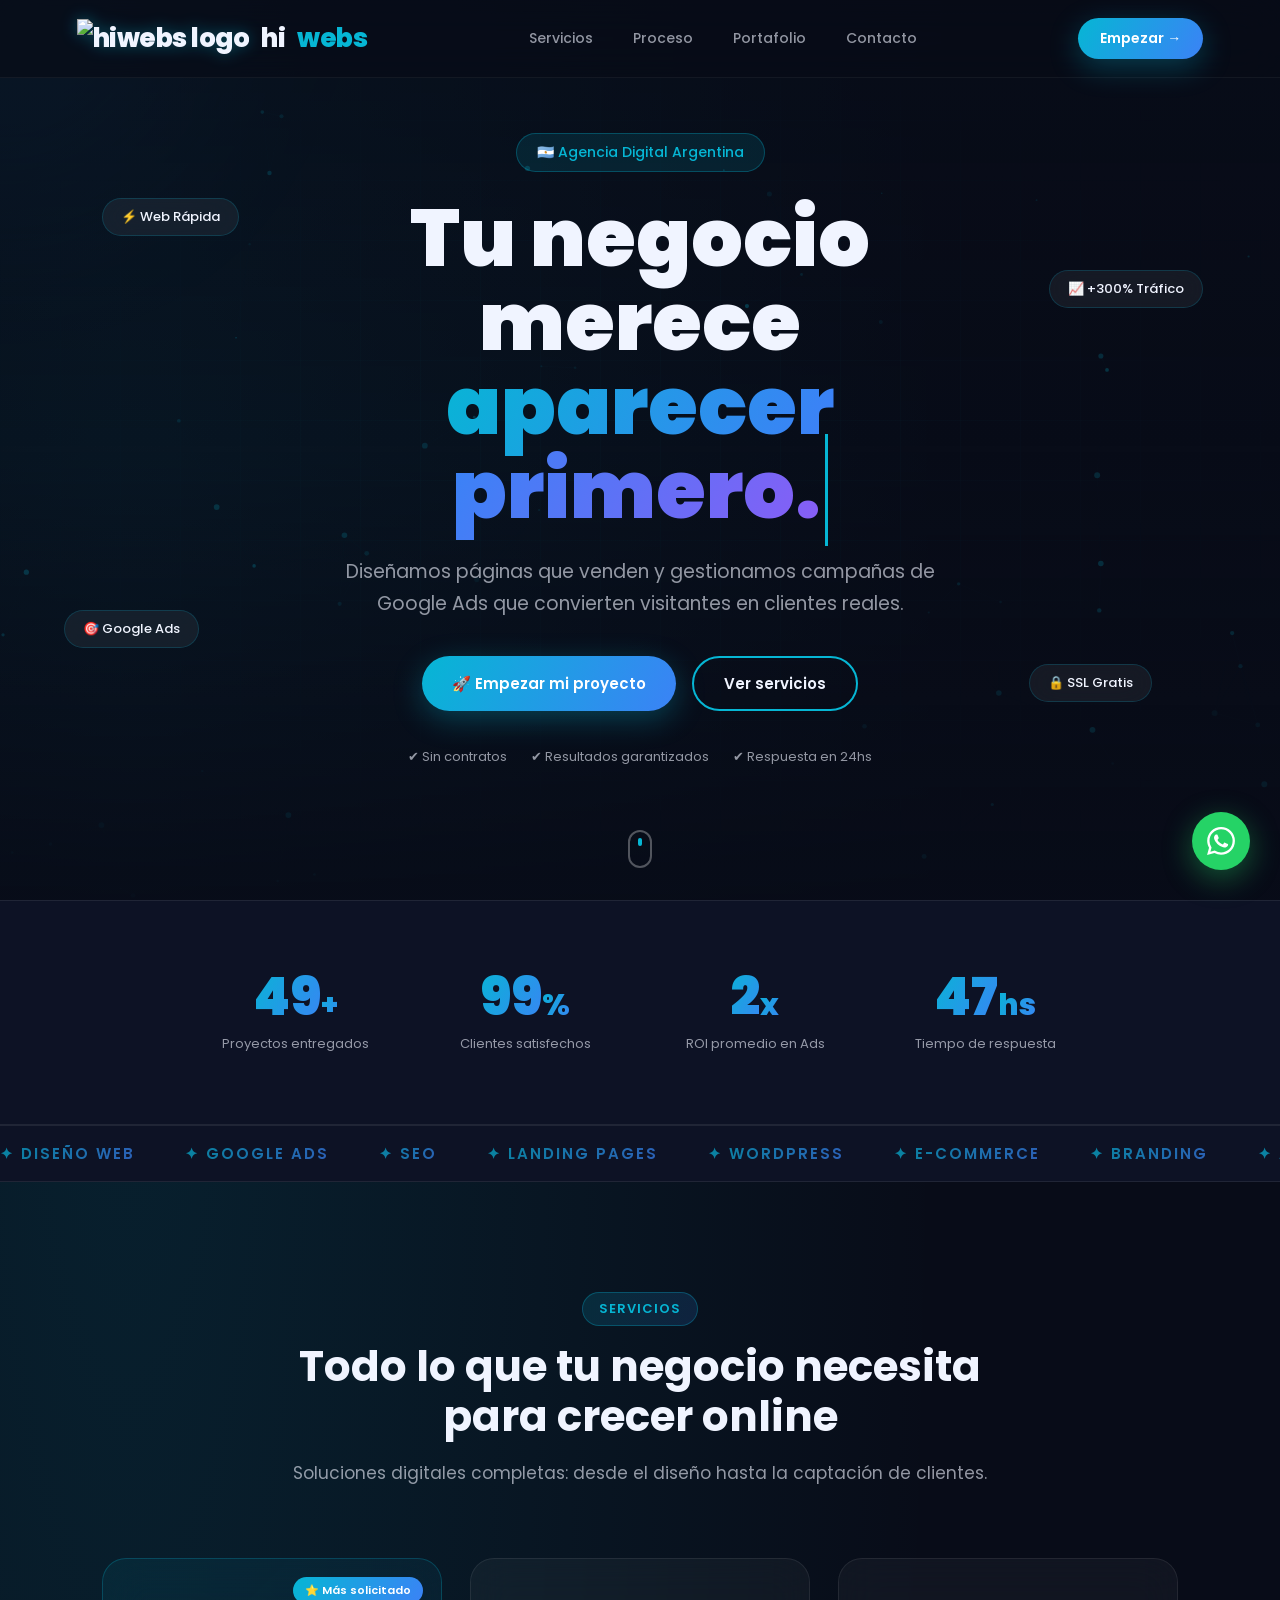
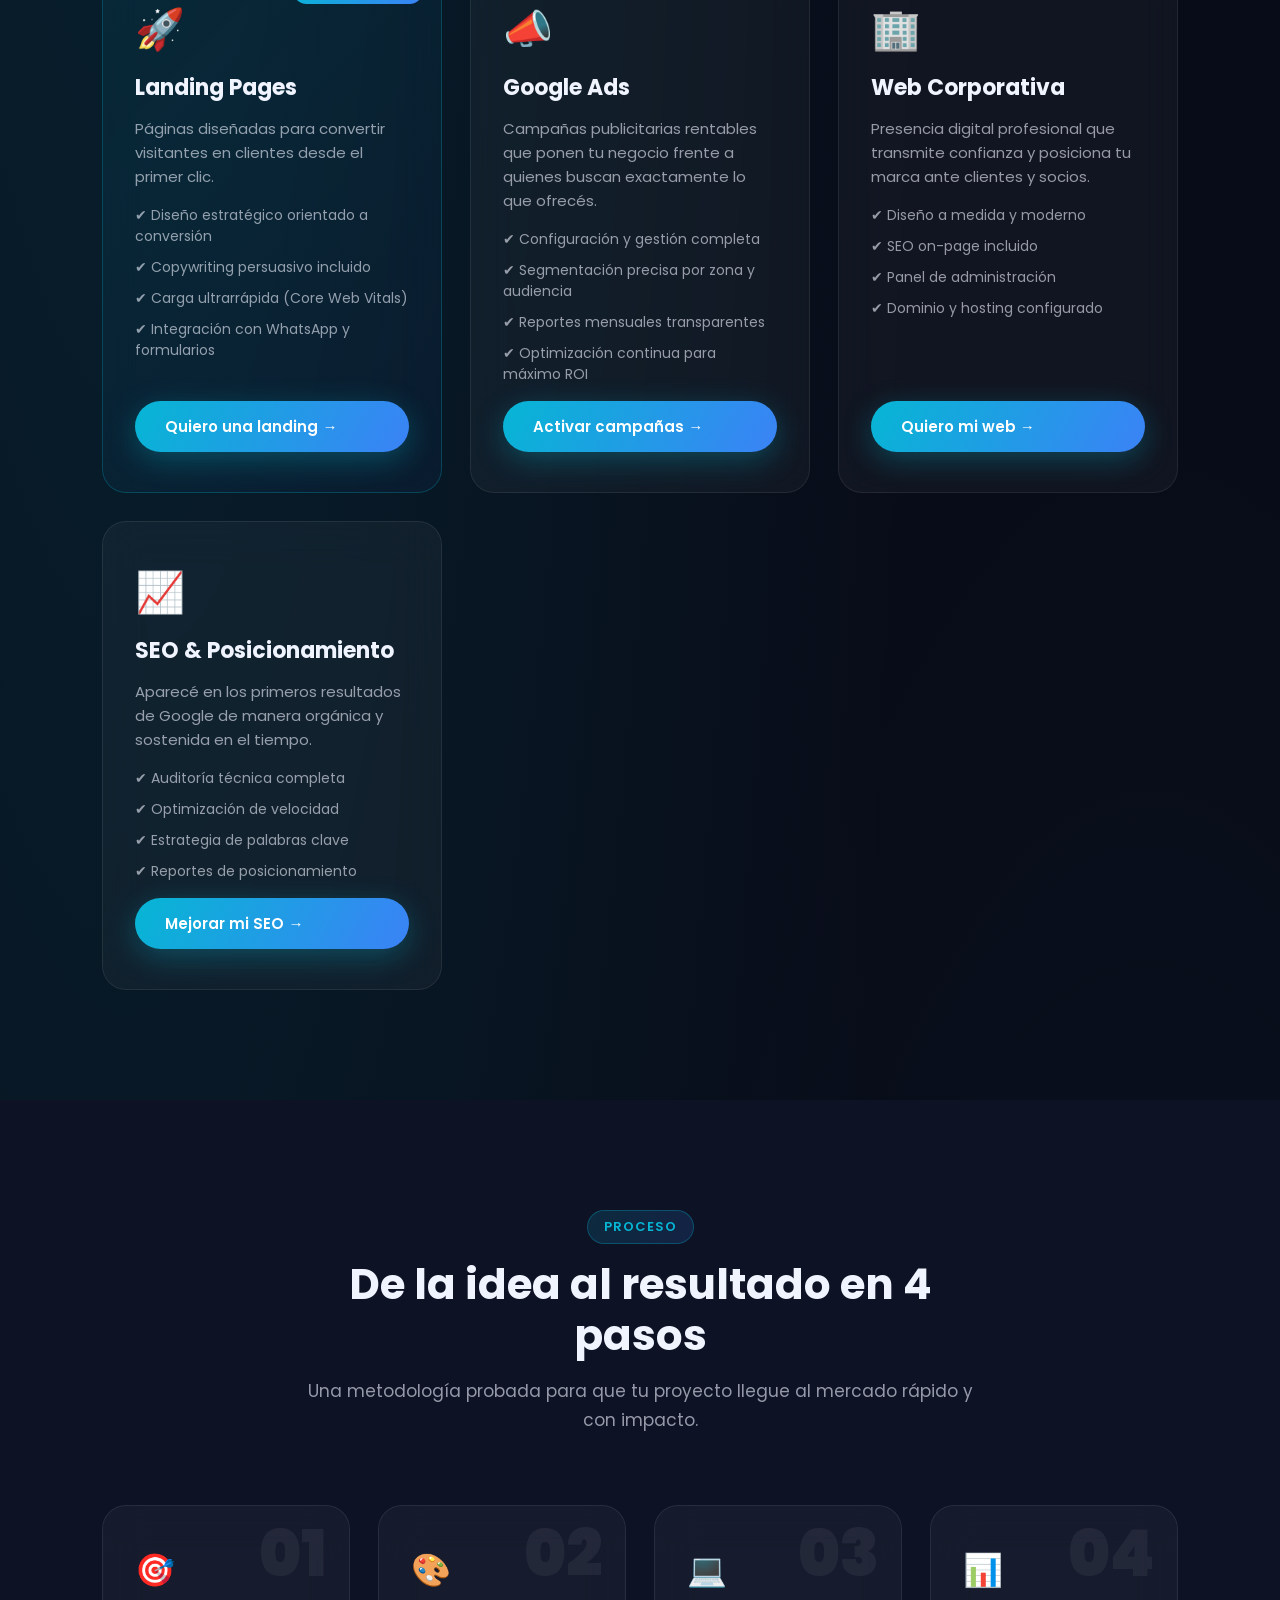
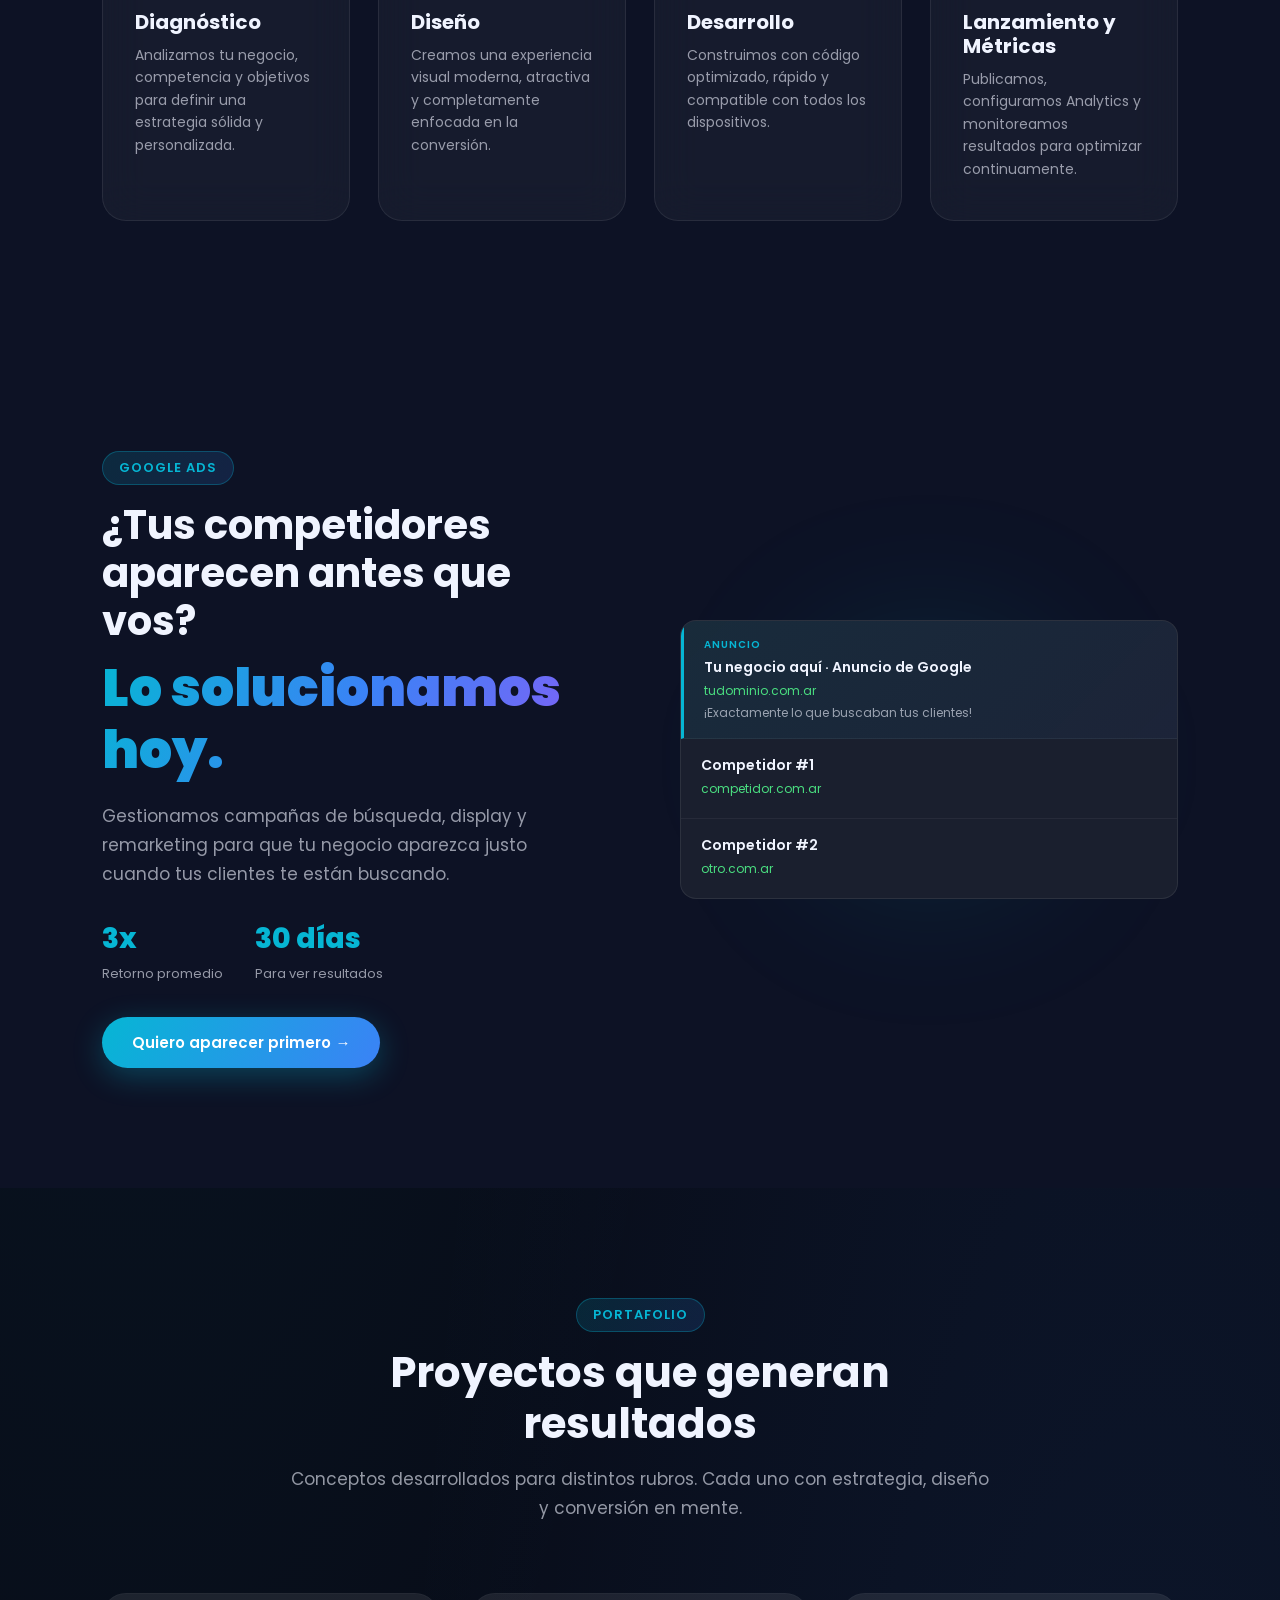
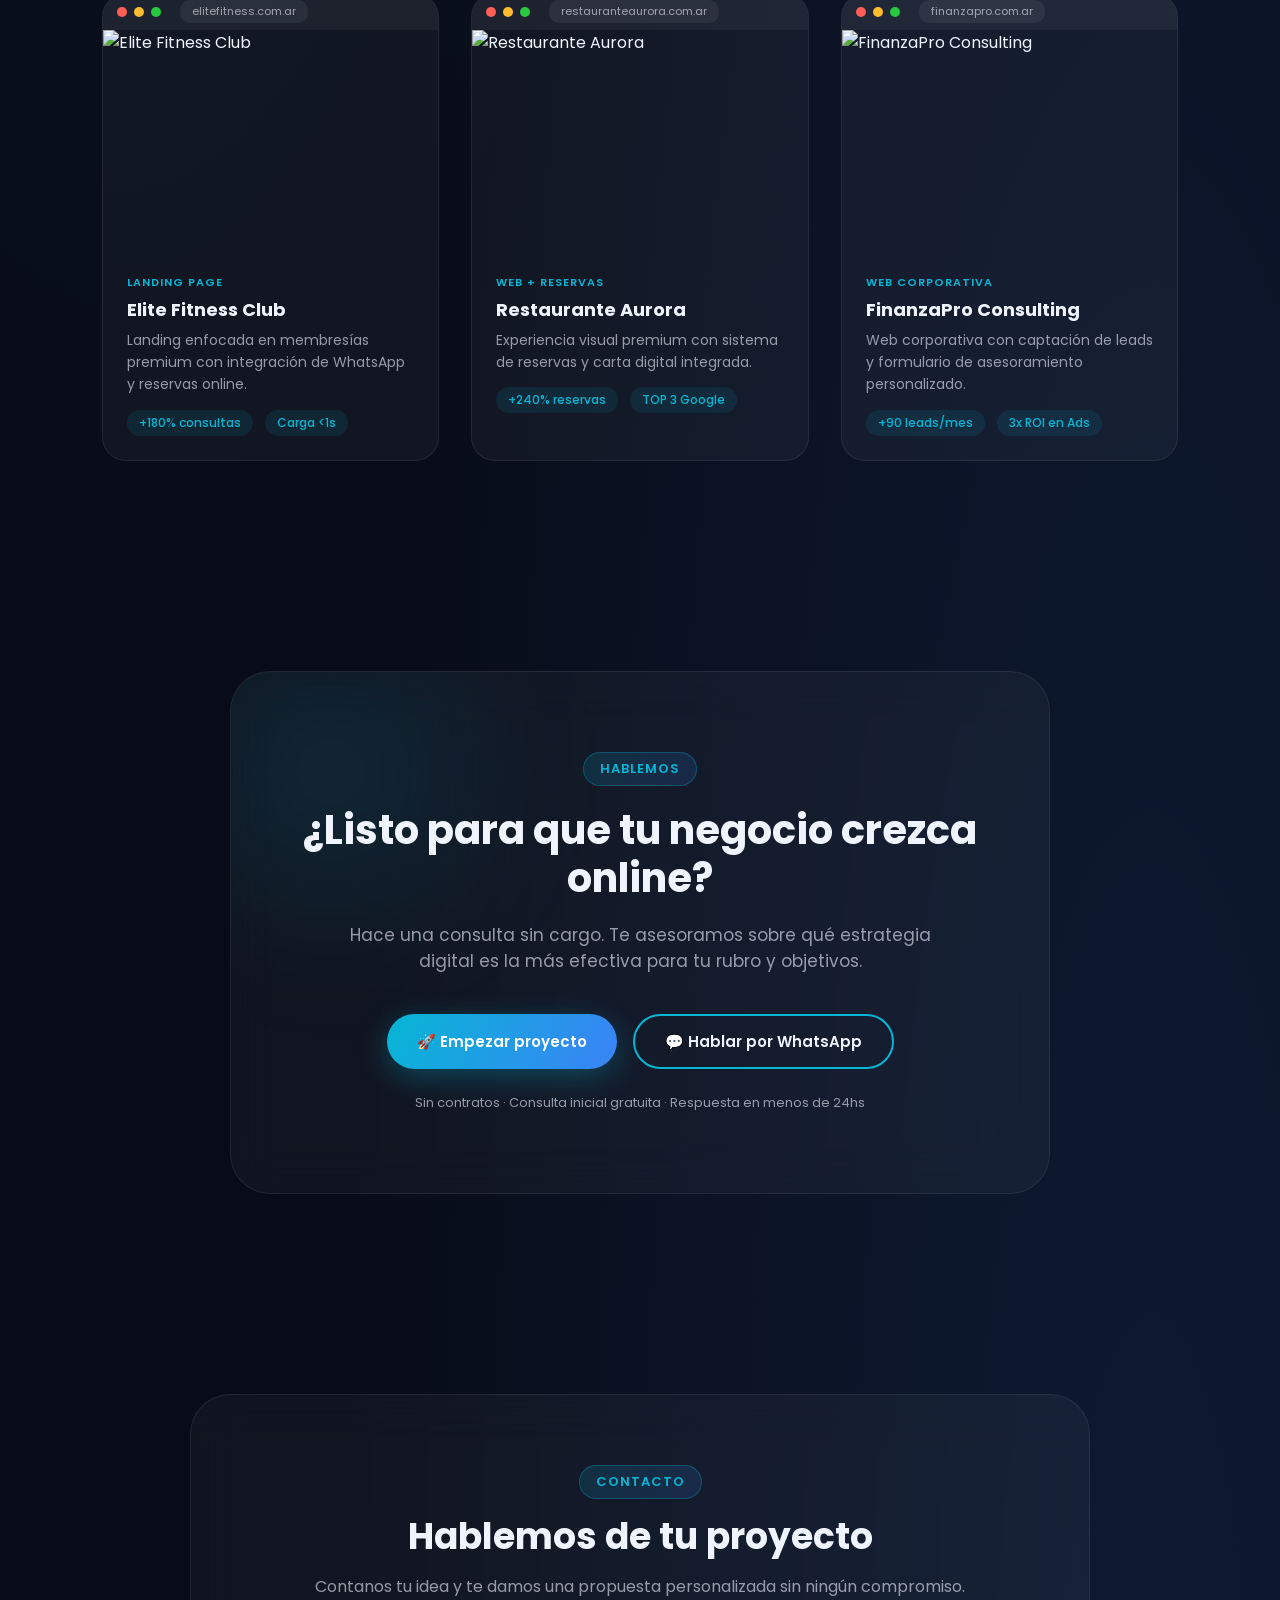
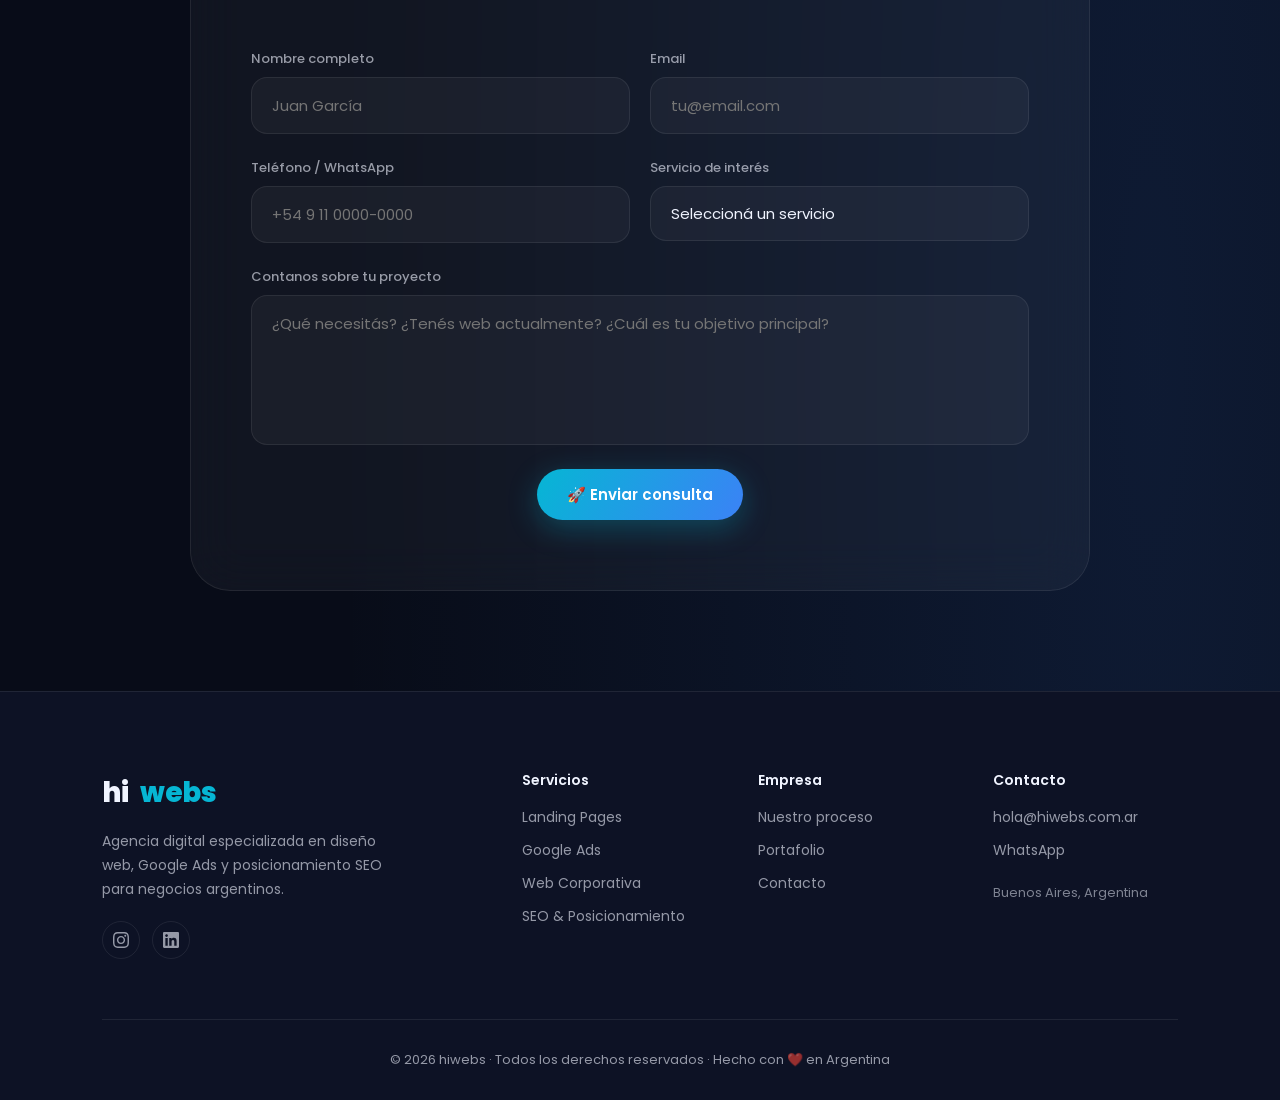
==== commit 3f6856d8: "Add files via upload" ====
--- a/index.html
+++ b/index.html
@@ -21,13 +21,16 @@
 <div class="light-glow"></div>
 
 <!-- WHATSAPP FLOTANTE -->
-<a href="https://wa.me/5491100000000?text=Hola%2C%20quiero%20consultar%20sobre%20sus%20servicios" class="whatsapp-btn" target="_blank" aria-label="Contactar por WhatsApp">
+<a href="https://wa.me/5491140419700?text=Hola%2C%20quiero%20consultar%20sobre%20sus%20servicios" class="whatsapp-btn" target="_blank" aria-label="Contactar por WhatsApp">
   <svg viewBox="0 0 24 24" fill="currentColor"><path d="M17.472 14.382c-.297-.149-1.758-.867-2.03-.967-.273-.099-.471-.148-.67.15-.197.297-.767.966-.94 1.164-.173.199-.347.223-.644.075-.297-.15-1.255-.463-2.39-1.475-.883-.788-1.48-1.761-1.653-2.059-.173-.297-.018-.458.13-.606.134-.133.298-.347.446-.52.149-.174.198-.298.298-.497.099-.198.05-.371-.025-.52-.075-.149-.669-1.612-.916-2.207-.242-.579-.487-.5-.669-.51-.173-.008-.371-.01-.57-.01-.198 0-.52.074-.792.372-.272.297-1.04 1.016-1.04 2.479 0 1.462 1.065 2.875 1.213 3.074.149.198 2.096 3.2 5.077 4.487.709.306 1.262.489 1.694.625.712.227 1.36.195 1.871.118.571-.085 1.758-.719 2.006-1.413.248-.694.248-1.289.173-1.413-.074-.124-.272-.198-.57-.347m-5.421 7.403h-.004a9.87 9.87 0 01-5.031-1.378l-.361-.214-3.741.982.998-3.648-.235-.374a9.86 9.86 0 01-1.51-5.26c.001-5.45 4.436-9.884 9.888-9.884 2.64 0 5.122 1.03 6.988 2.898a9.825 9.825 0 012.893 6.994c-.003 5.45-4.437 9.884-9.885 9.884m8.413-18.297A11.815 11.815 0 0012.05 0C5.495 0 .16 5.335.157 11.892c0 2.096.547 4.142 1.588 5.945L.057 24l6.305-1.654a11.882 11.882 0 005.683 1.448h.005c6.554 0 11.89-5.335 11.893-11.893a11.821 11.821 0 00-3.48-8.413z"/></svg>
 </a>
 
 <!-- HEADER -->
 <header id="header">
-  <div class="logo">hi<span>webs</span></div>
+  <div class="logo">
+    <img src="logo.png" alt="hiwebs logo" id="site-logo">
+    hi<span>webs</span>
+  </div>
   <nav id="nav">
     <a href="#servicios">Servicios</a>
     <a href="#proceso">Proceso</a>
@@ -337,7 +340,7 @@
     <p class="cta-text">Hace una consulta sin cargo. Te asesoramos sobre qué estrategia digital es la más efectiva para tu rubro y objetivos.</p>
     <div class="cta-buttons">
       <button class="btn" onclick="document.getElementById('contacto').scrollIntoView({behavior:'smooth'})">🚀 Empezar proyecto</button>
-      <a href="https://wa.me/5491100000000?text=Hola%2C%20quiero%20una%20consulta%20gratuita" class="btn btn-outline" target="_blank">💬 Hablar por WhatsApp</a>
+      <a href="https://wa.me/5491140419700?text=Hola%2C%20quiero%20una%20consulta%20gratuita" class="btn btn-outline" target="_blank">💬 Hablar por WhatsApp</a>
     </div>
     <p class="cta-mini">Sin contratos · Consulta inicial gratuita · Respuesta en menos de 24hs</p>
   </div>
@@ -424,7 +427,7 @@
     <div class="footer-links">
       <h4>Contacto</h4>
       <a href="mailto:hola@hiwebs.com.ar">hola@hiwebs.com.ar</a>
-      <a href="https://wa.me/5491100000000" target="_blank">WhatsApp</a>
+      <a href="https://wa.me/5491140419700" target="_blank">WhatsApp</a>
       <p style="margin-top:10px;opacity:0.5;font-size:13px;">Buenos Aires, Argentina</p>
     </div>
   </div>
--- a/style.css
+++ b/style.css
@@ -207,8 +207,17 @@
   font-weight: 800;
   color: var(--text);
   letter-spacing: -0.5px;
+  display: flex;
+  align-items: center;
+  gap: 12px;
 }
 .logo span { color: var(--accent); }
+
+#site-logo {
+  height: 40px;
+  width: auto;
+  filter: drop-shadow(0 0 8px rgba(6, 182, 212, 0.4));
+}
 
 nav { display: flex; align-items: center; gap: 8px; }
 nav a {
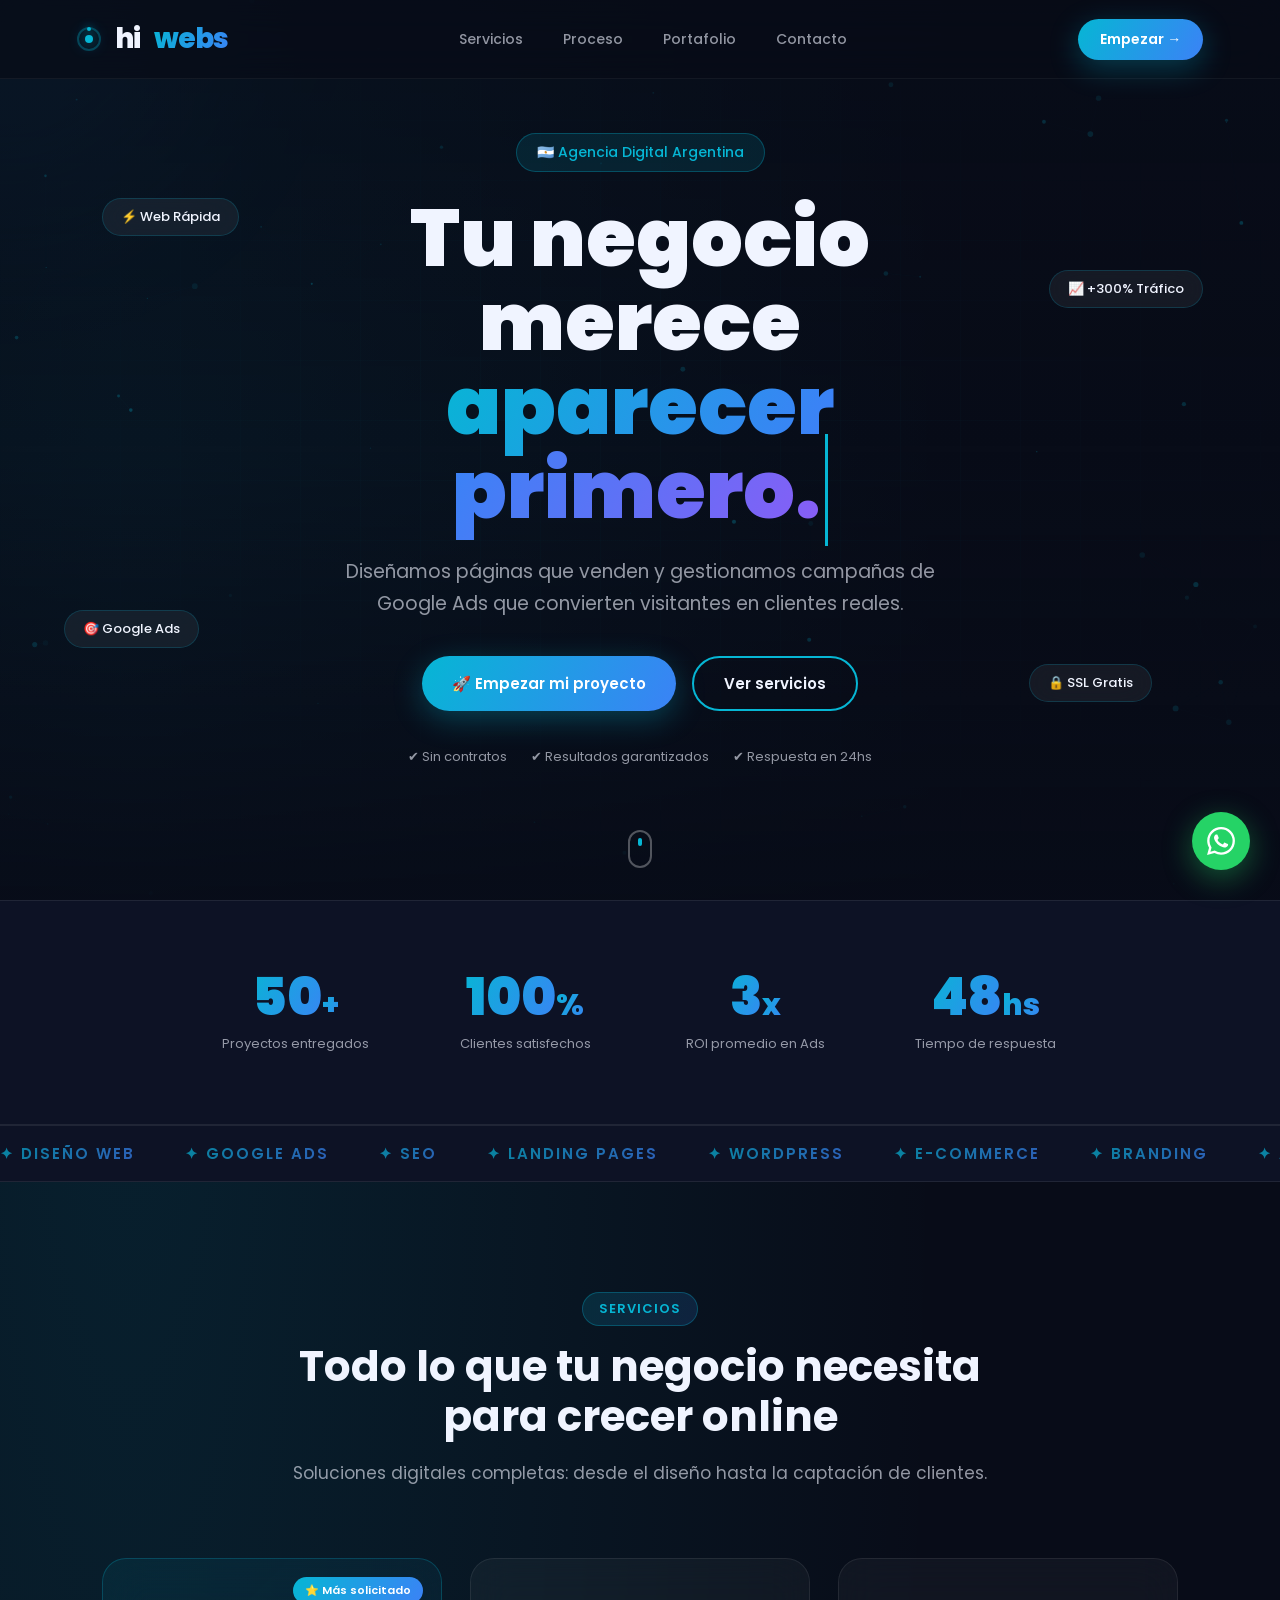
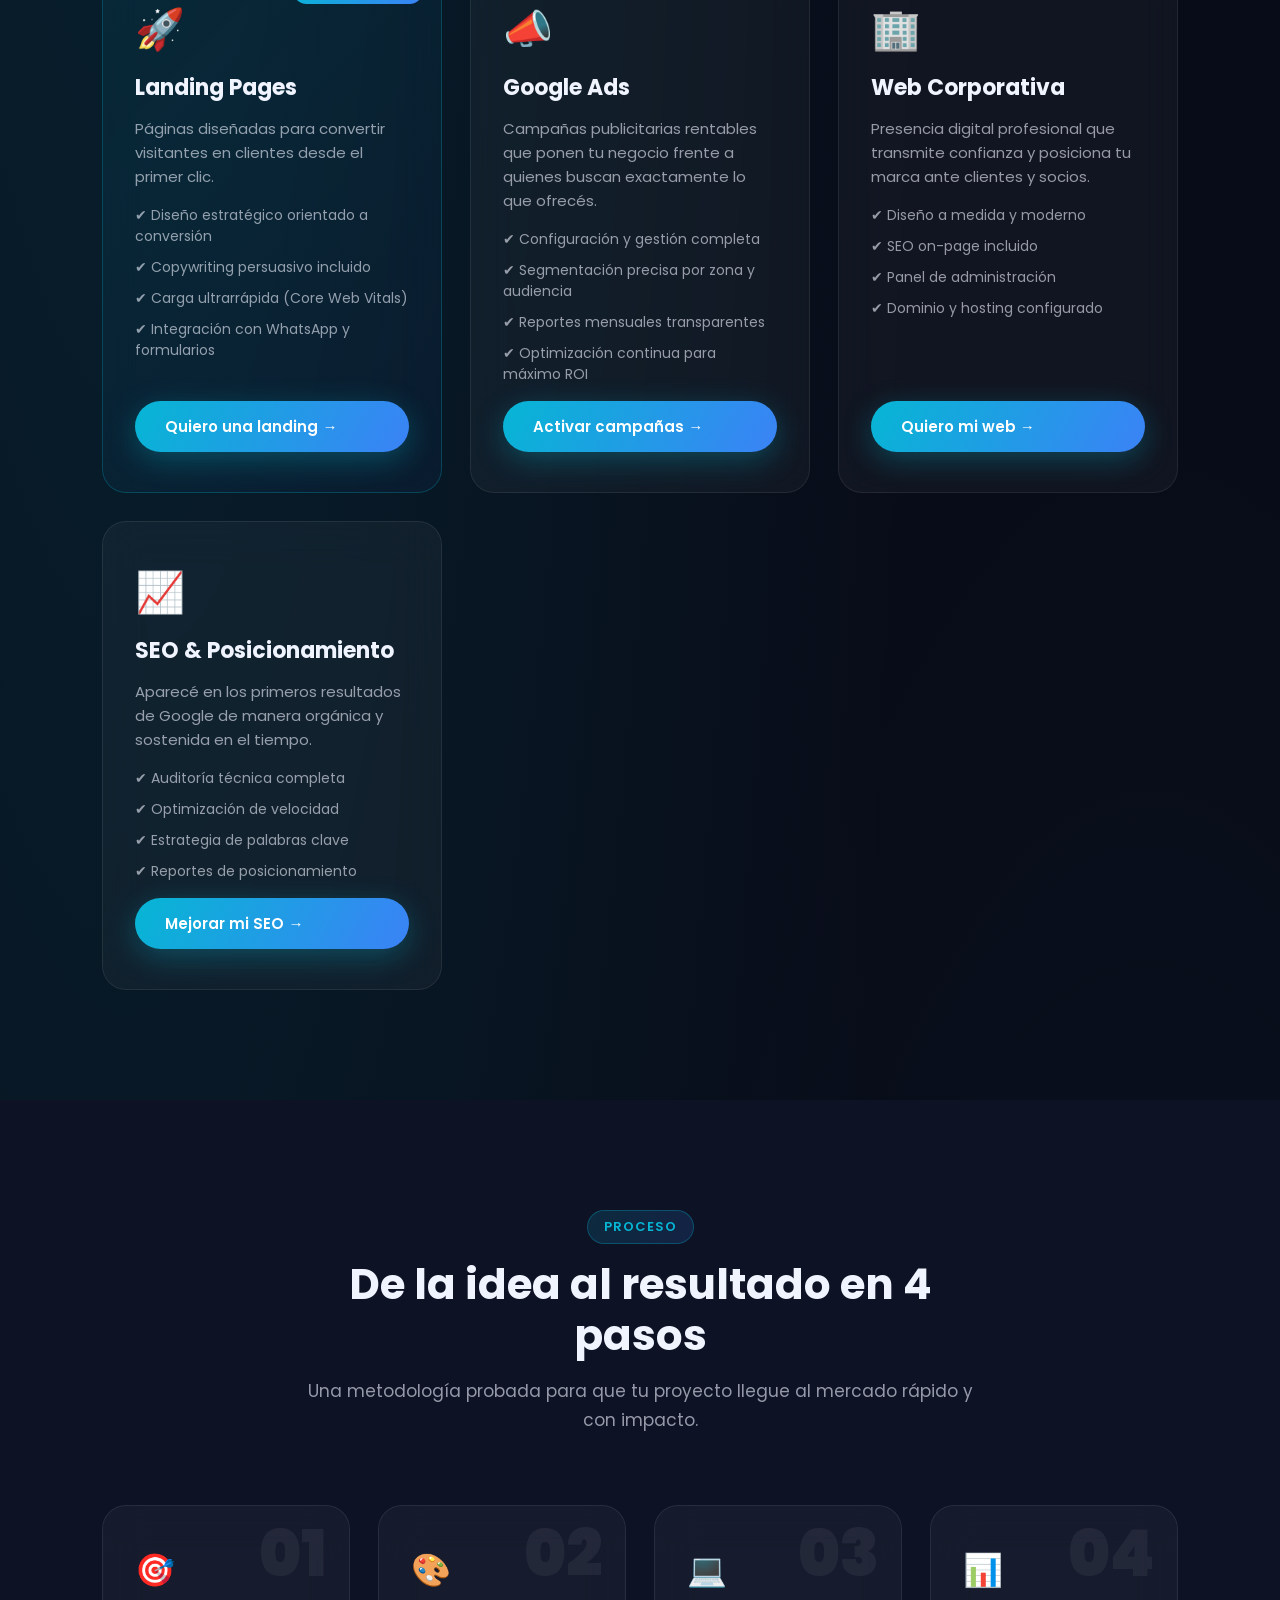
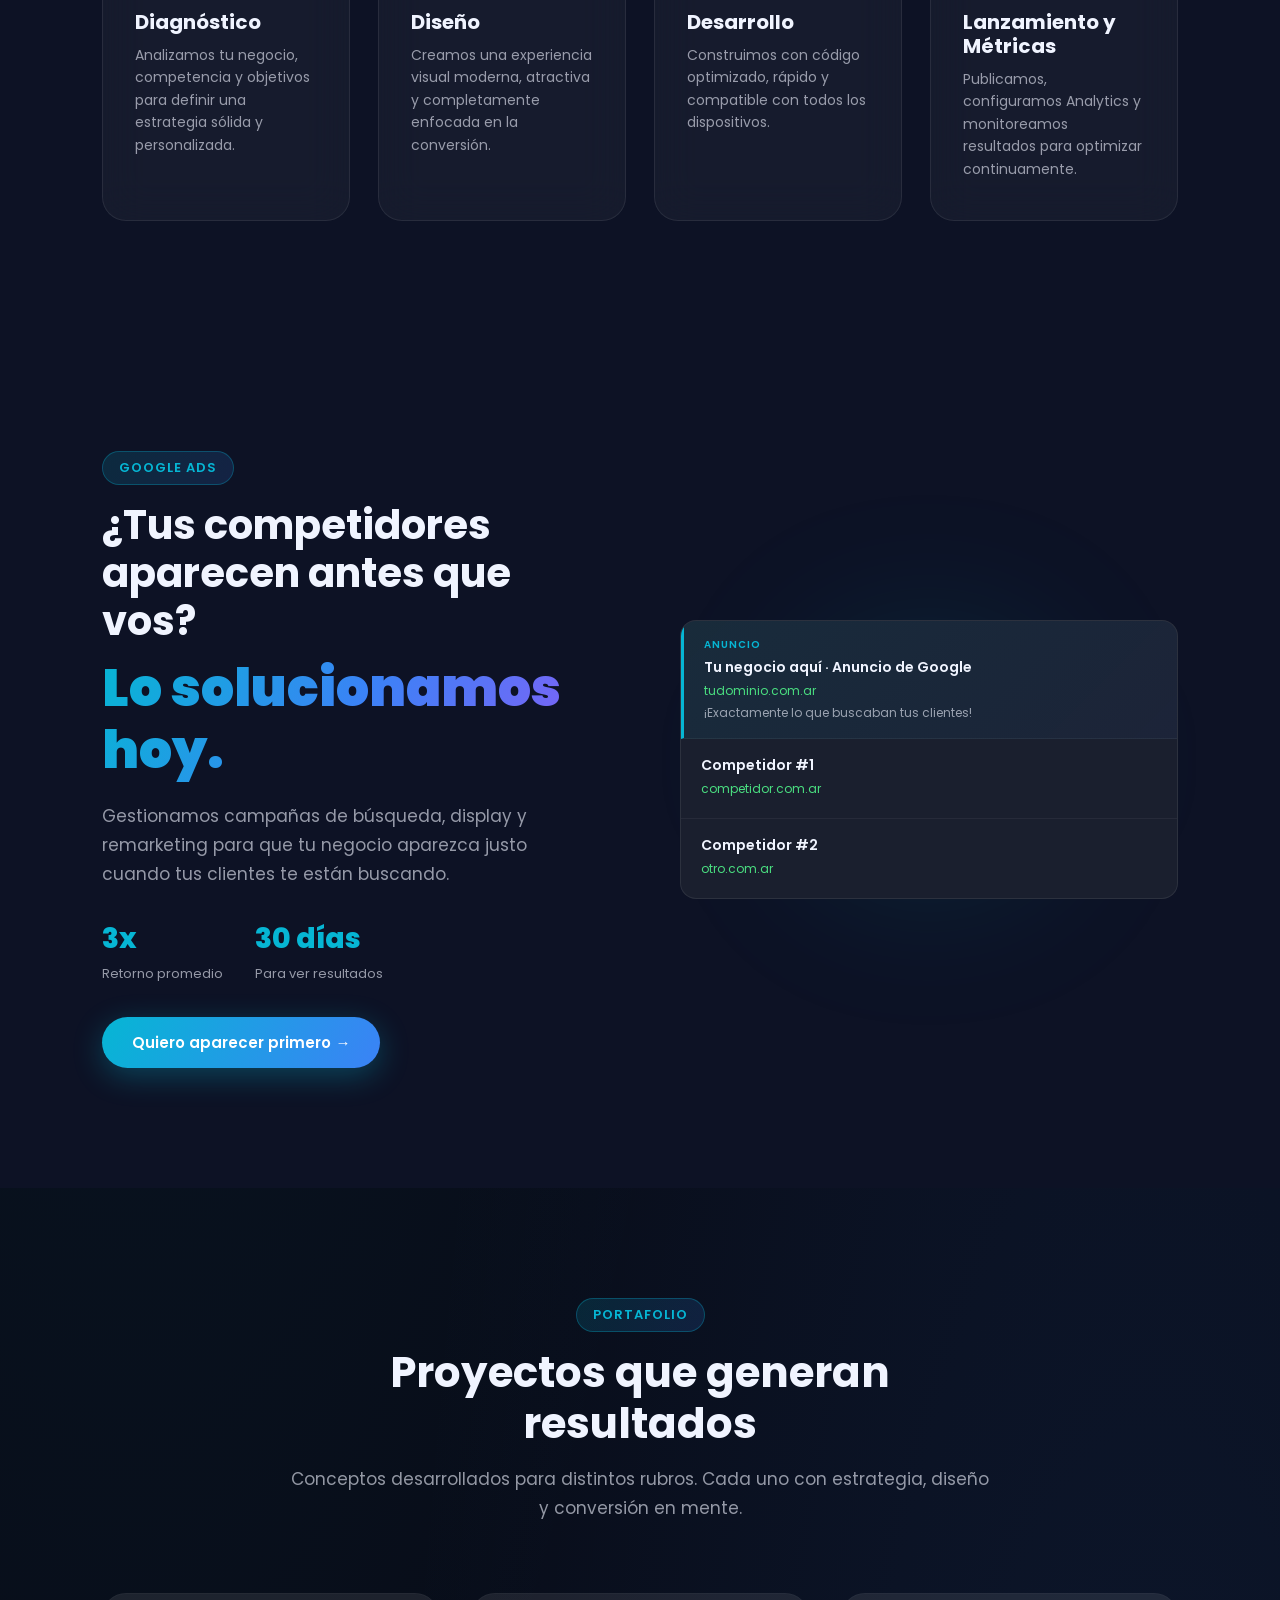
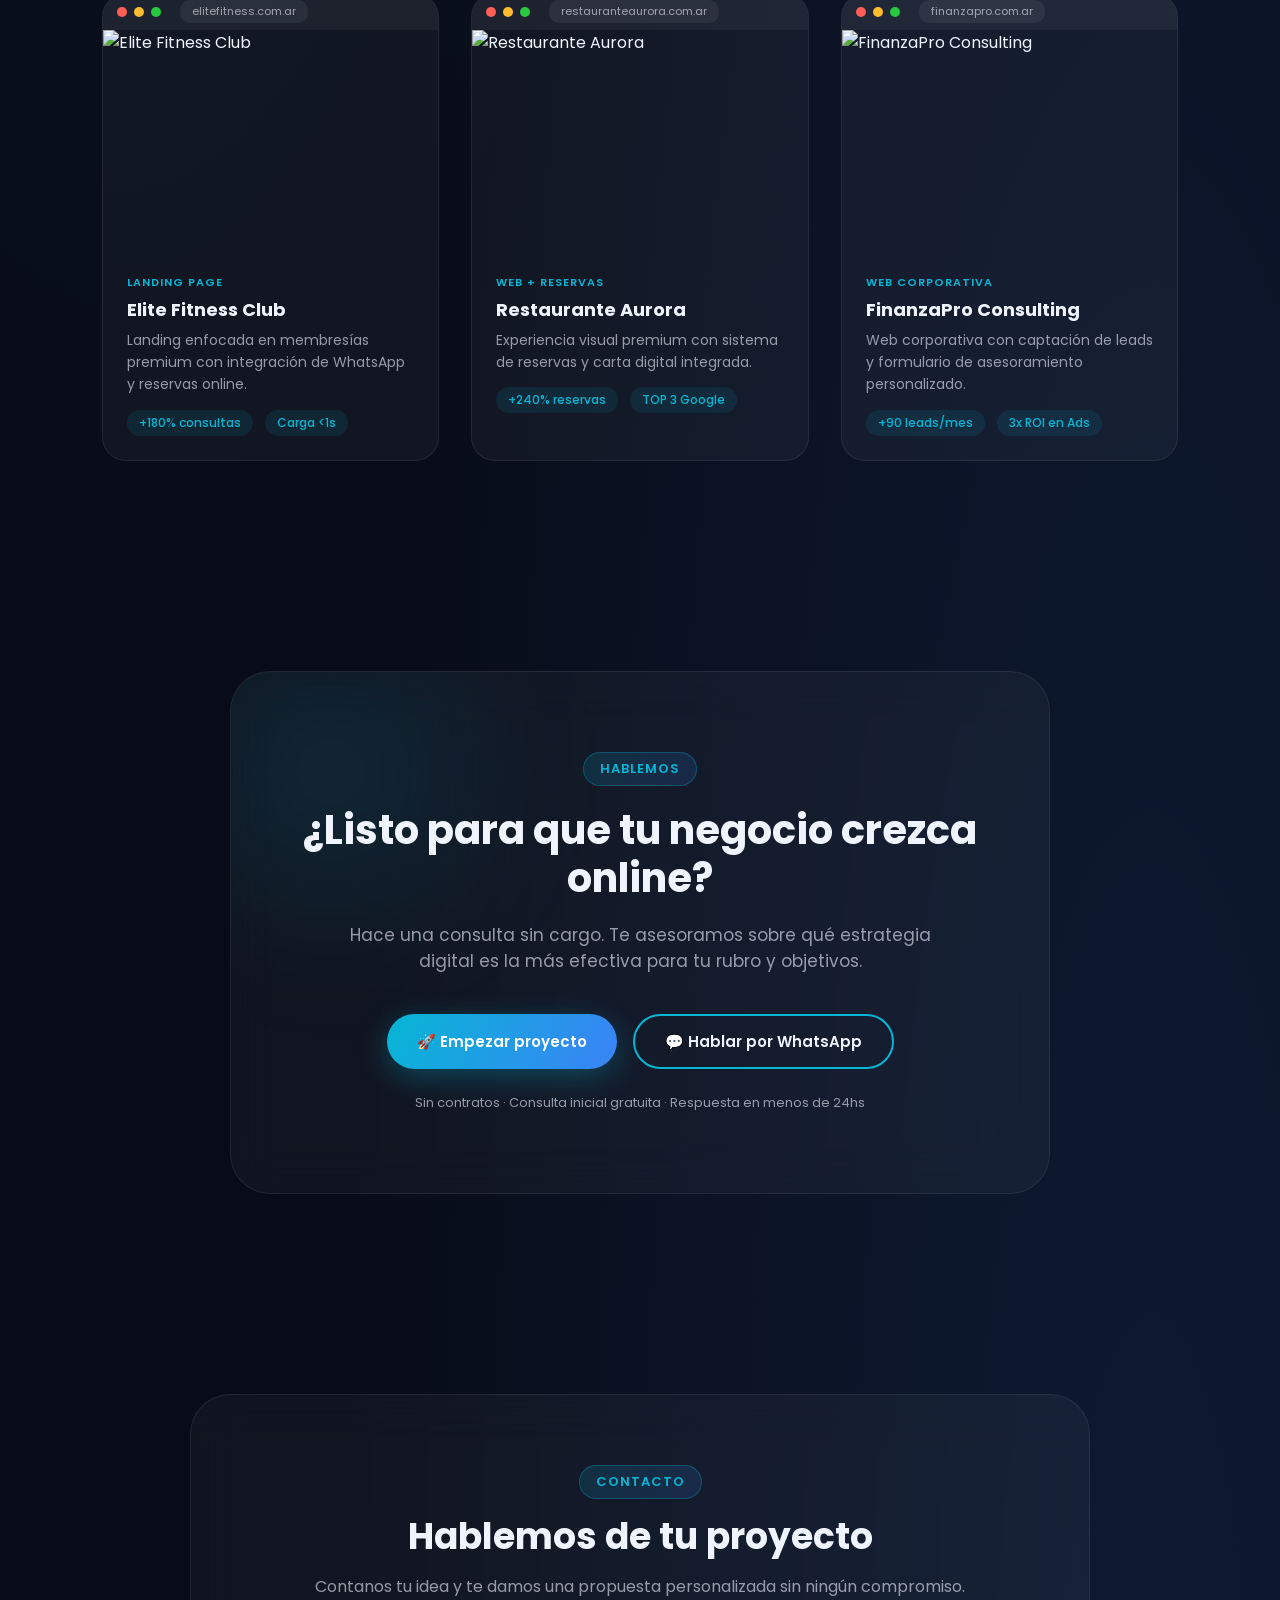
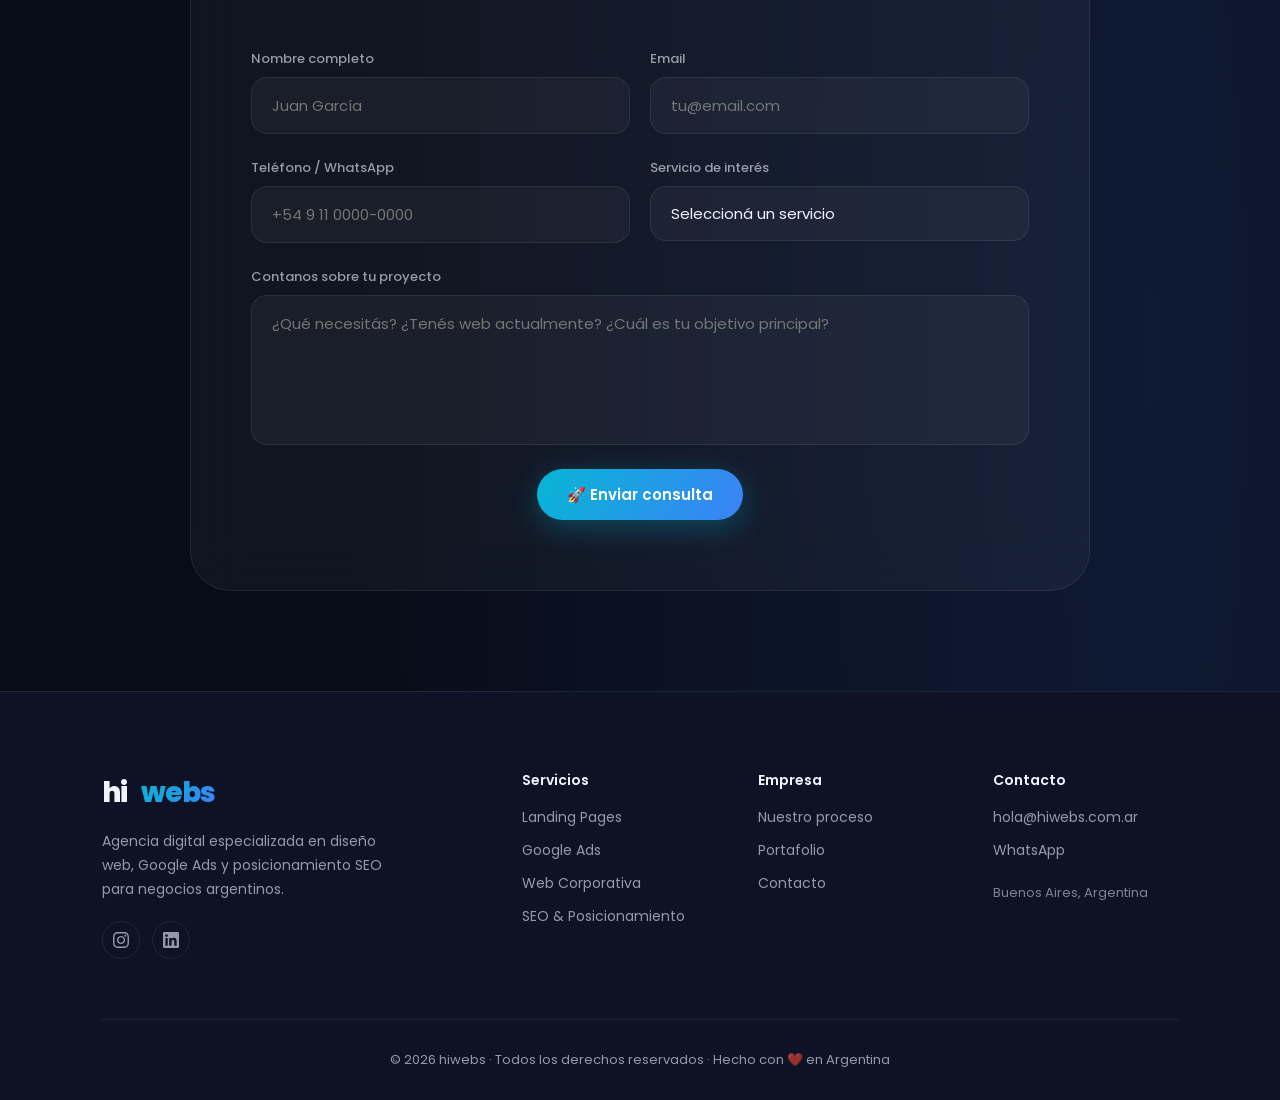
==== commit 9c86df31: "Add files via upload" ====
--- a/index.html
+++ b/index.html
@@ -28,7 +28,10 @@
 <!-- HEADER -->
 <header id="header">
   <div class="logo">
-    <img src="logo.png" alt="hiwebs logo" id="site-logo">
+    <div class="logo-icon">
+      <div class="dot"></div>
+      <div class="ring"></div>
+    </div>
     hi<span>webs</span>
   </div>
   <nav id="nav">
--- a/style.css
+++ b/style.css
@@ -203,20 +203,74 @@
 }
 
 .logo {
-  font-size: 26px;
+  font-size: 28px;
   font-weight: 800;
   color: var(--text);
-  letter-spacing: -0.5px;
+  letter-spacing: -1px;
   display: flex;
   align-items: center;
-  gap: 12px;
-}
-.logo span { color: var(--accent); }
-
-#site-logo {
-  height: 40px;
-  width: auto;
-  filter: drop-shadow(0 0 8px rgba(6, 182, 212, 0.4));
+  gap: 14px;
+  cursor: pointer;
+  z-index: 10;
+}
+
+.logo span {
+  background: linear-gradient(120deg, var(--accent), var(--accent2));
+  -webkit-background-clip: text;
+  -webkit-text-fill-color: transparent;
+  background-clip: text;
+}
+
+/* --- CSS LOGO ICON --- */
+.logo-icon {
+  position: relative;
+  width: 24px;
+  height: 24px;
+  display: flex;
+  align-items: center;
+  justify-content: center;
+}
+
+.logo-icon .dot {
+  width: 8px;
+  height: 8px;
+  background: var(--accent);
+  border-radius: 50%;
+  box-shadow: 0 0 15px var(--accent);
+  z-index: 2;
+  animation: logoPulse 3s ease-in-out infinite;
+}
+
+.logo-icon .ring {
+  position: absolute;
+  width: 100%;
+  height: 100%;
+  border: 2px solid rgba(6, 182, 212, 0.3);
+  border-radius: 50%;
+  animation: ringRotate 8s linear infinite;
+}
+
+.logo-icon .ring::after {
+  content: '';
+  position: absolute;
+  top: -2px;
+  left: 50%;
+  transform: translateX(-50%);
+  width: 4px;
+  height: 4px;
+  background: var(--accent);
+  border-radius: 50%;
+  box-shadow: 0 0 10px var(--accent);
+}
+
+@keyframes logoPulse {
+  0%, 100% { transform: scale(1); opacity: 1; filter: brightness(1); }
+  50% { transform: scale(1.2); opacity: 0.8; filter: brightness(1.5); }
+}
+
+@keyframes ringRotate {
+  from { transform: rotate(0deg); }
+  to { transform: rotate(360deg); }
 }
 
 nav { display: flex; align-items: center; gap: 8px; }
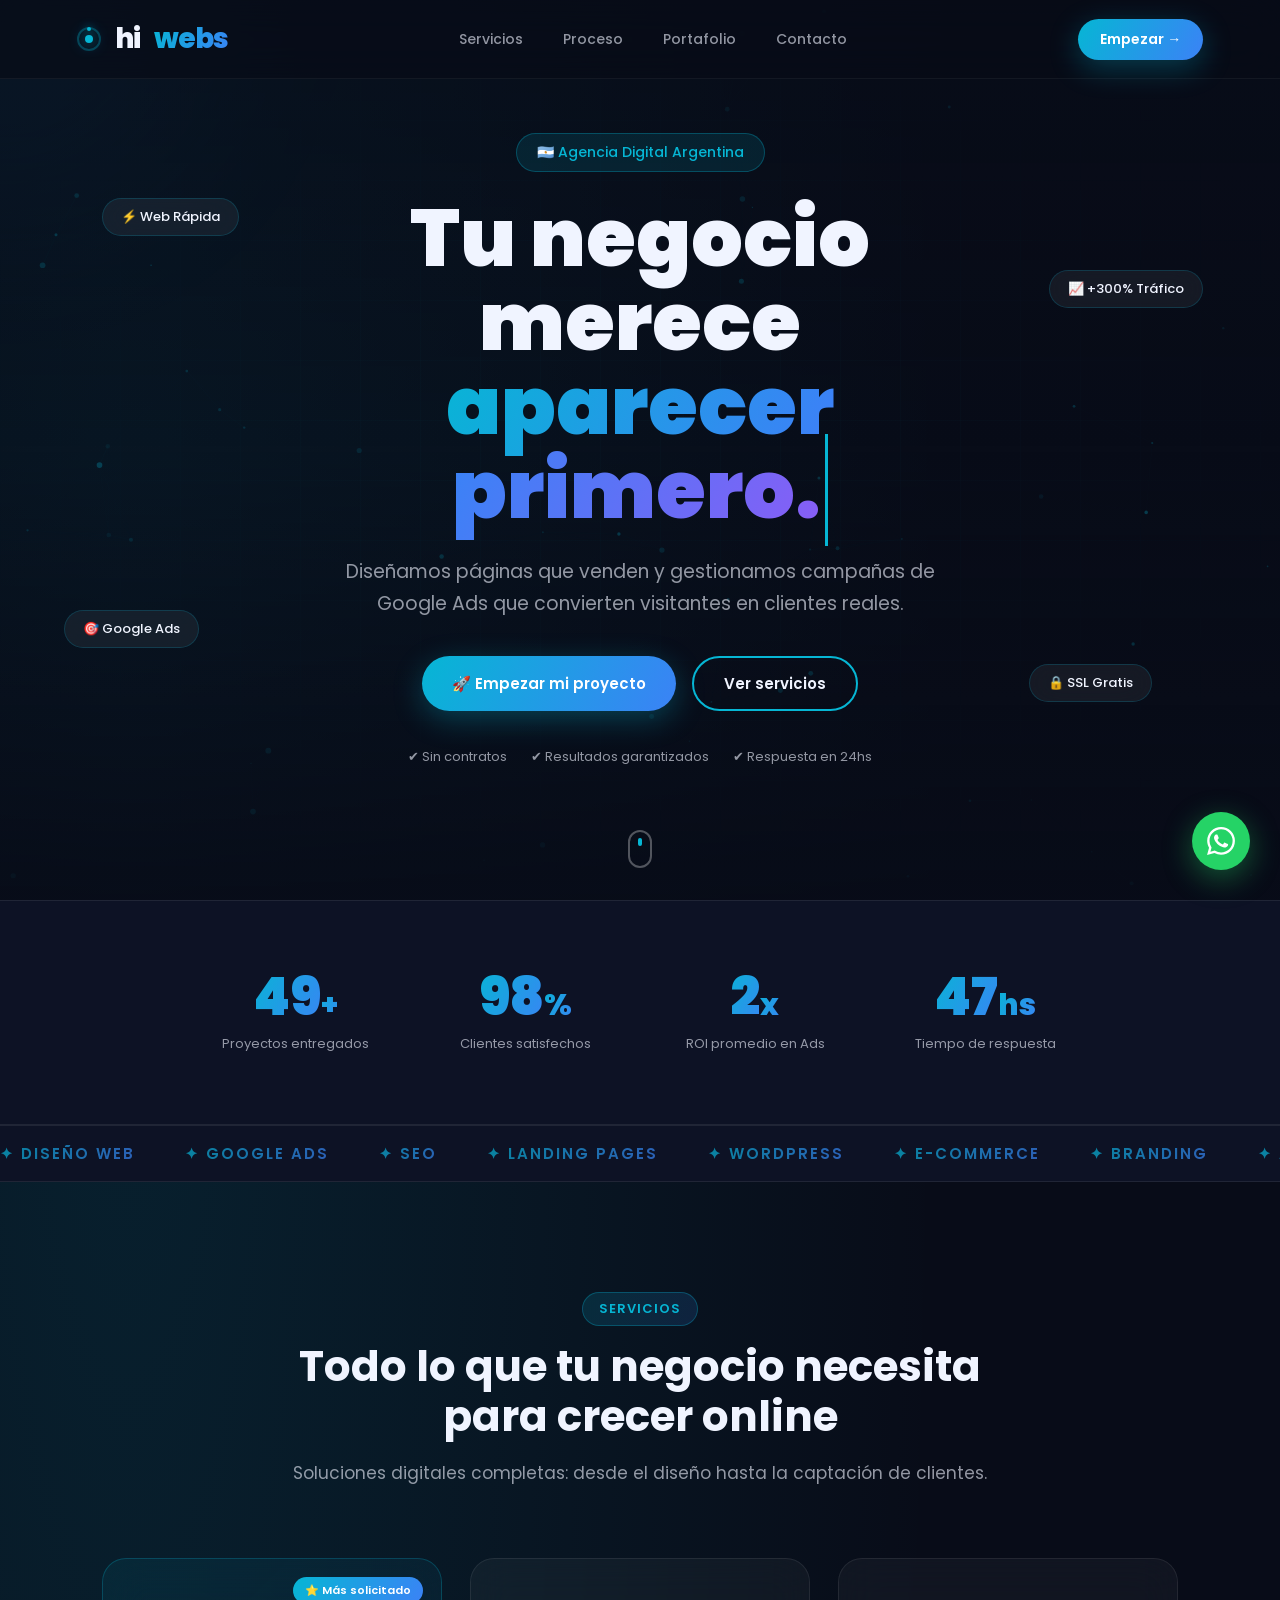
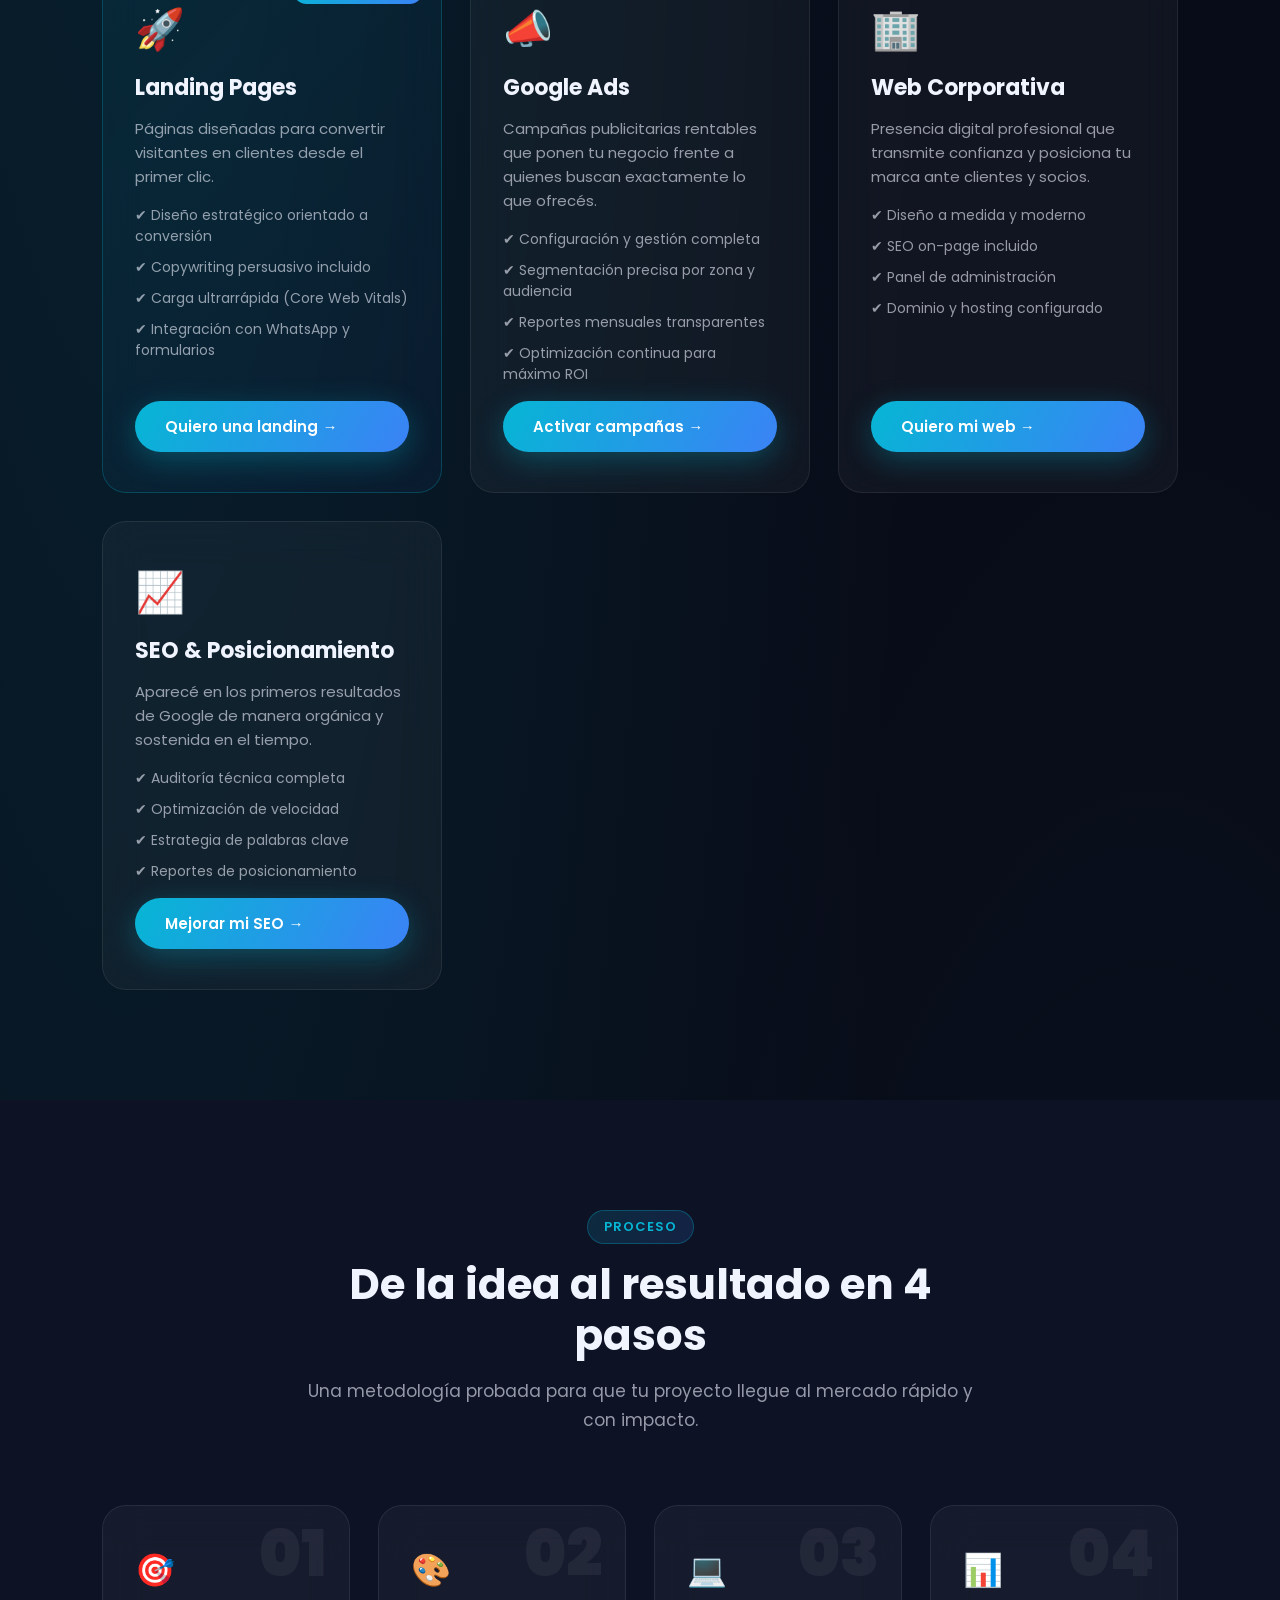
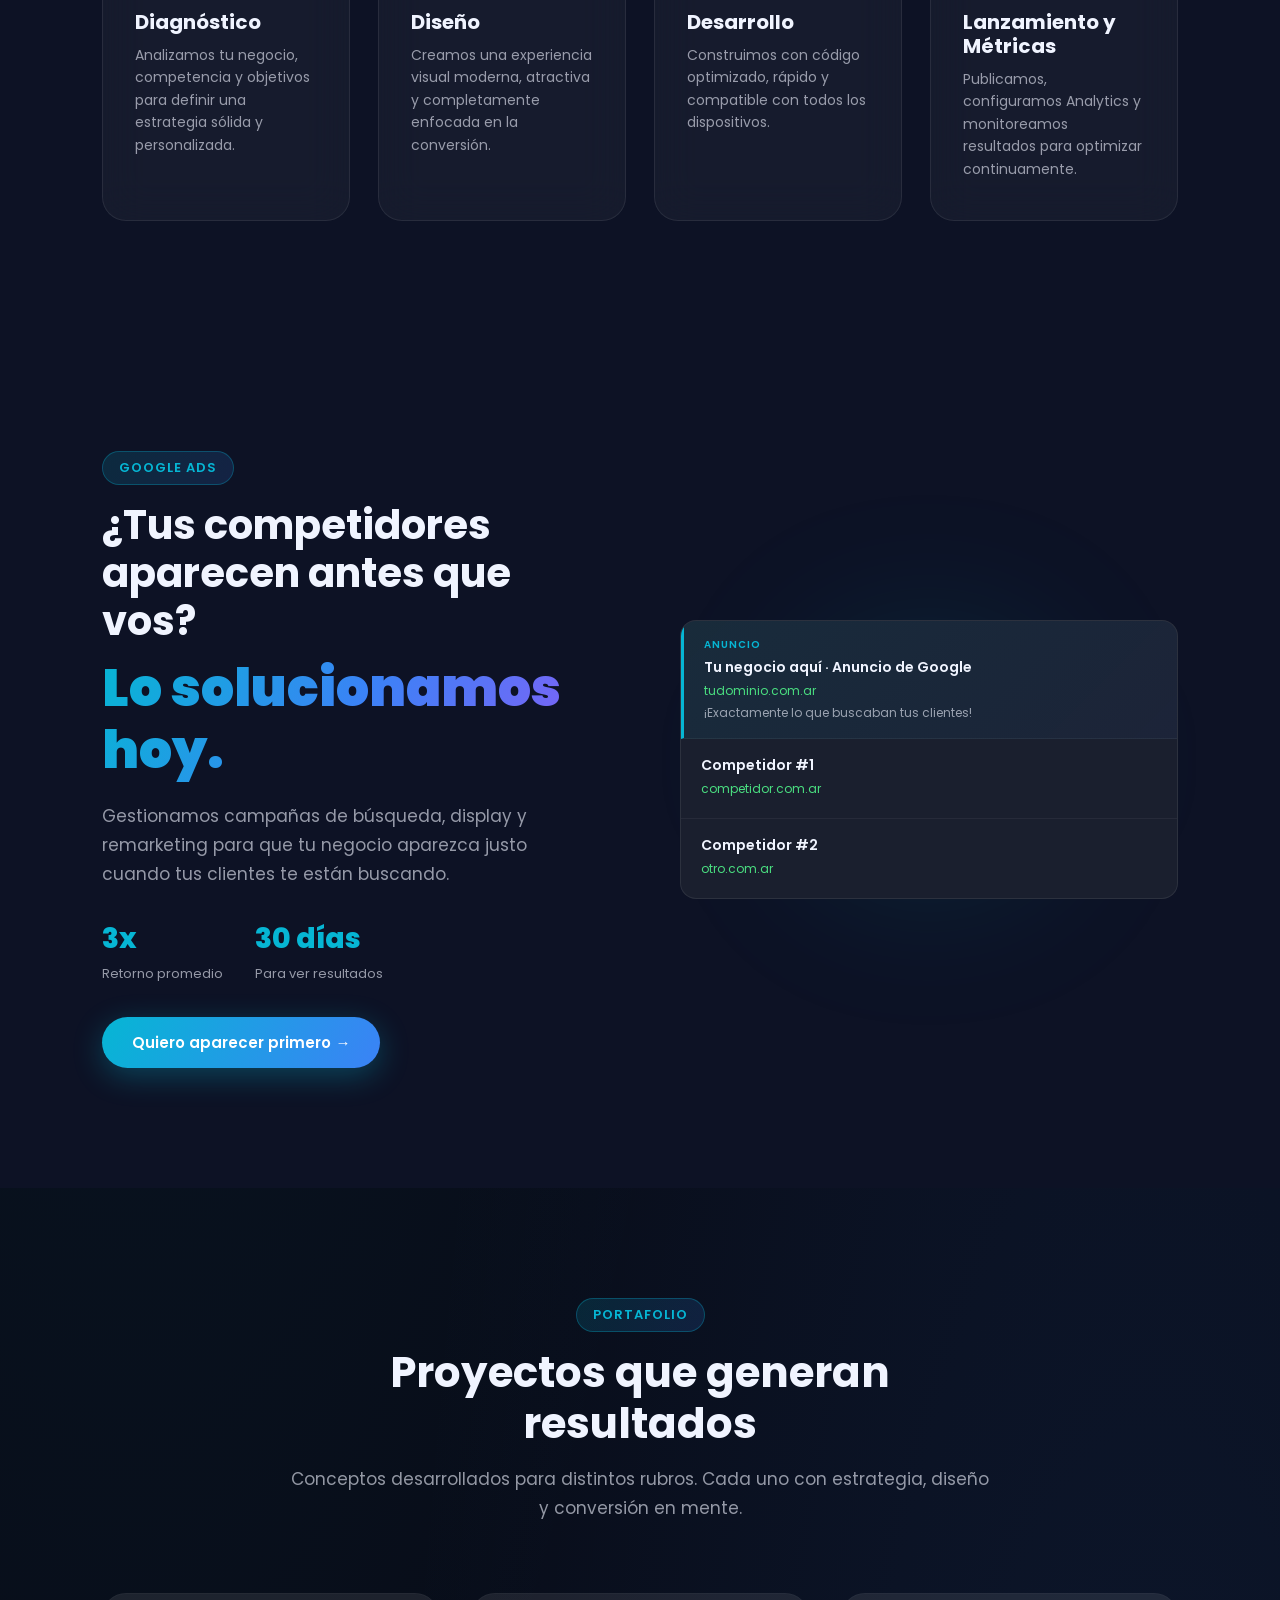
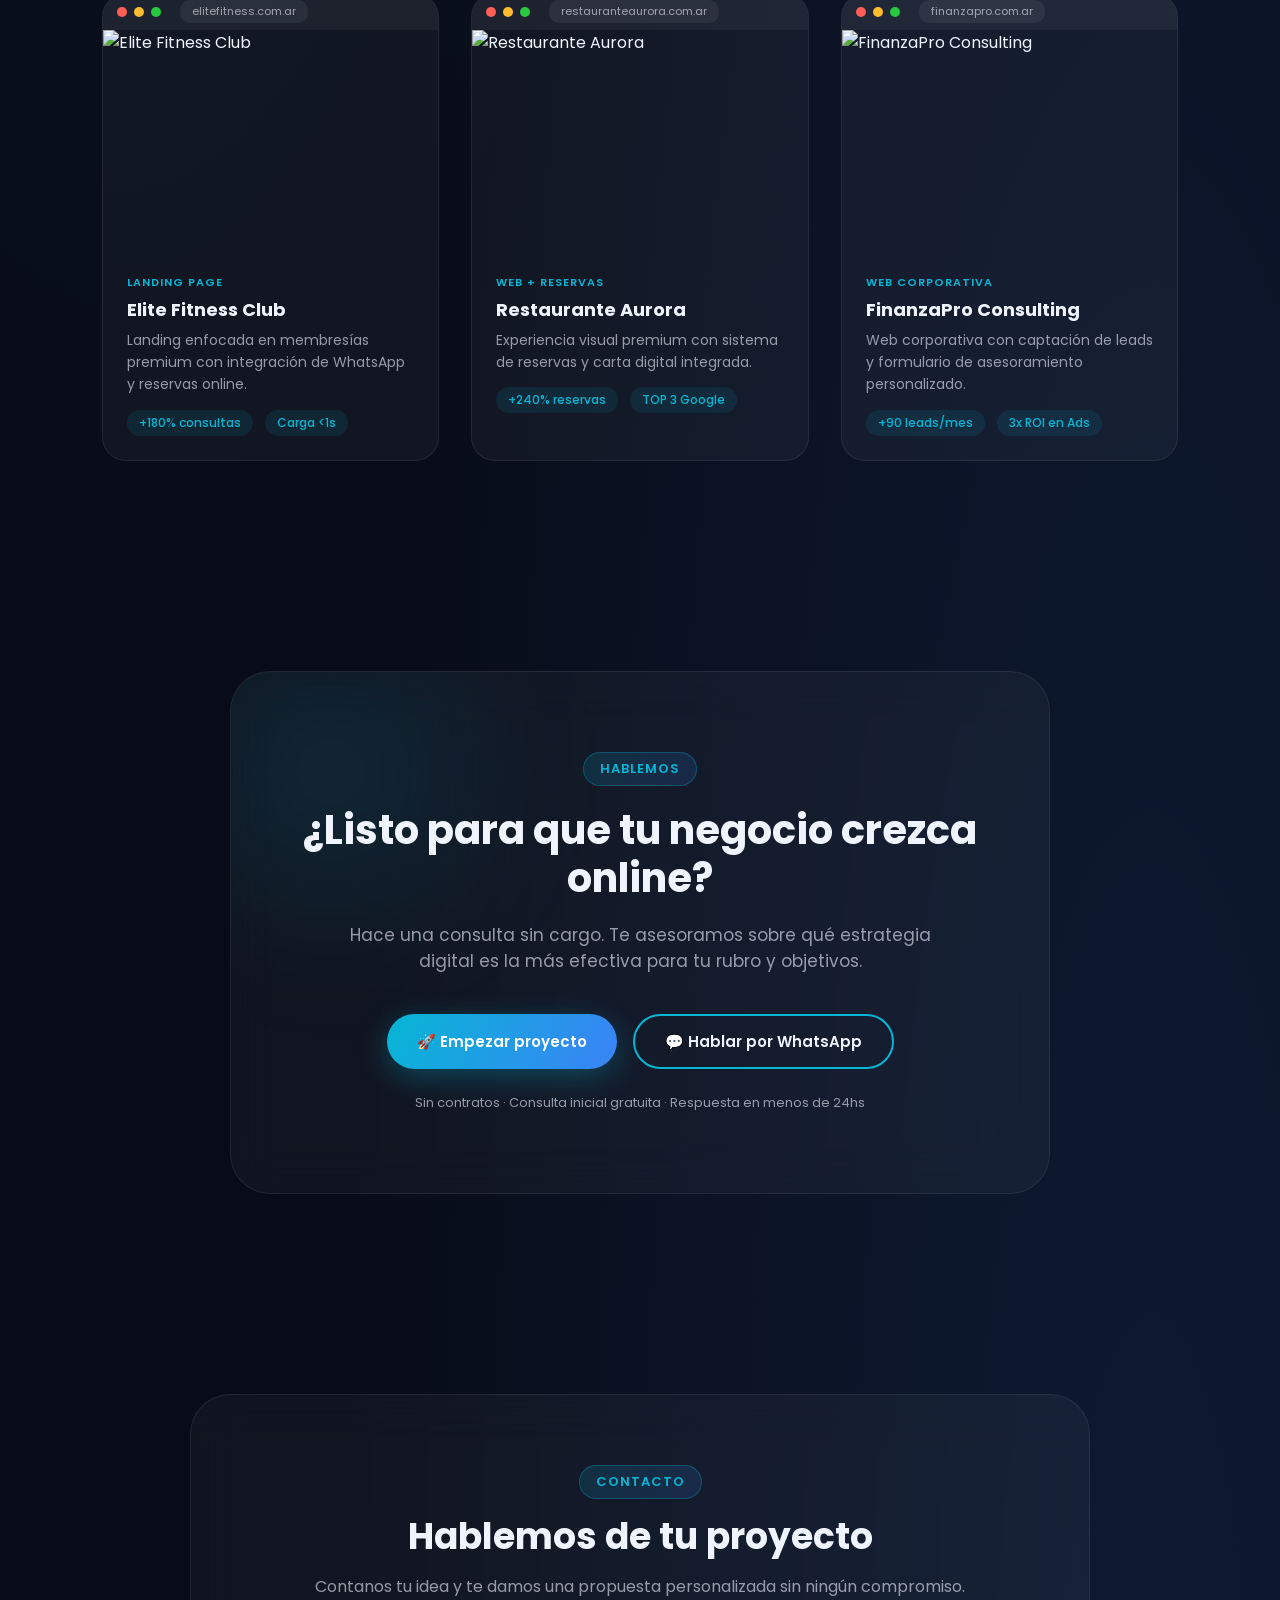
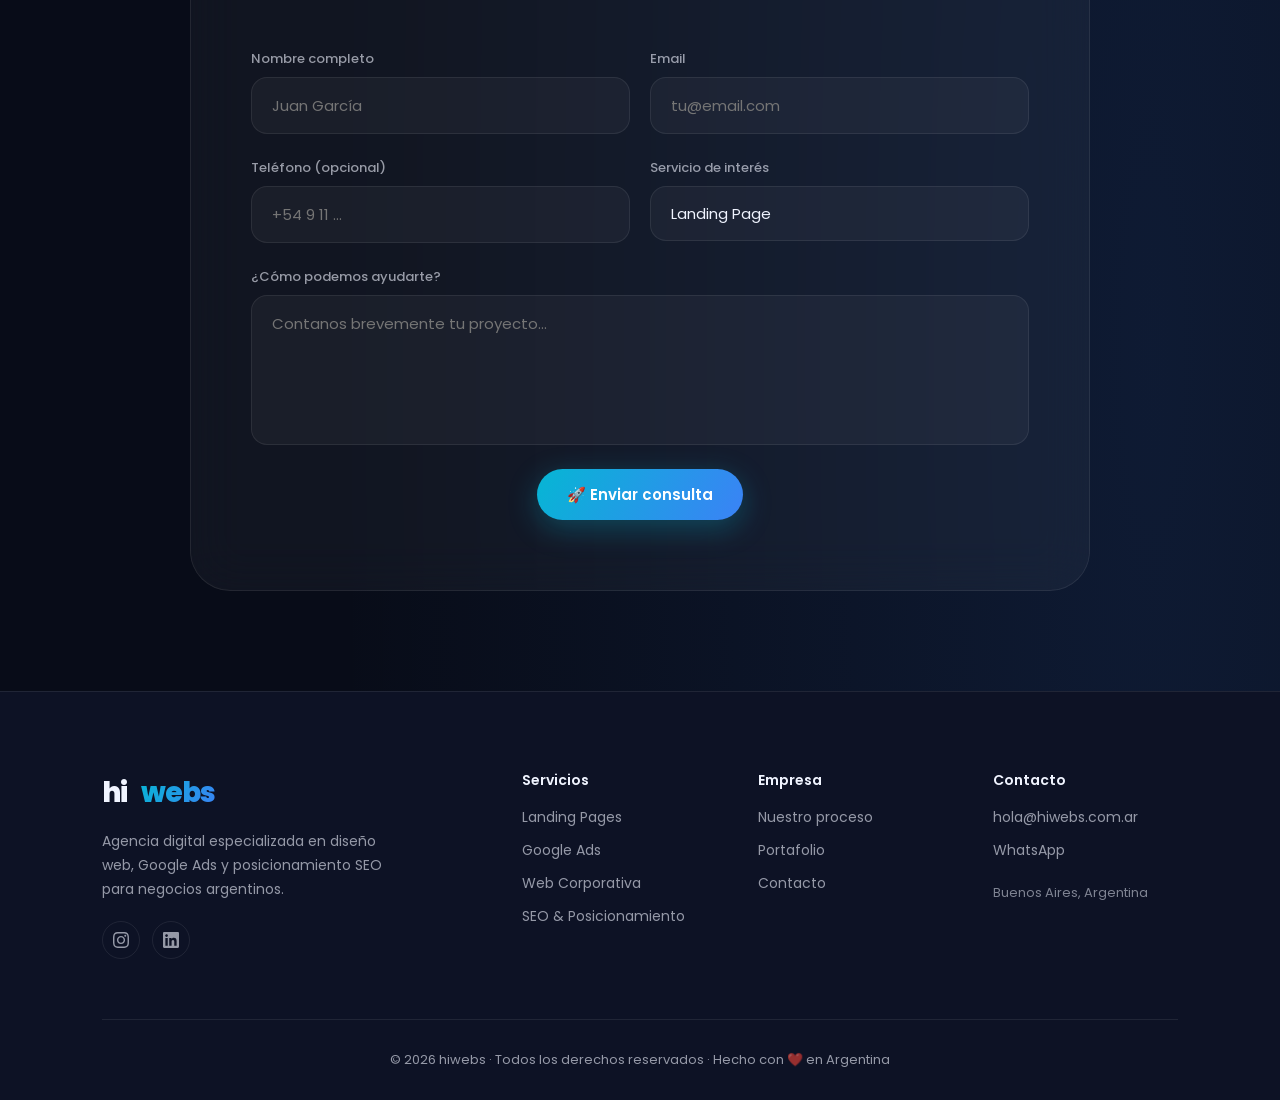
==== commit 8a455a70: "Add files via upload" ====
--- a/index.html
+++ b/index.html
@@ -361,33 +361,31 @@
       <div class="form-row">
         <div class="form-group">
           <label for="nombre">Nombre completo</label>
-          <input type="text" id="nombre" placeholder="Juan García" required>
+          <input type="text" id="nombre" name="nombre" placeholder="Juan García" required>
         </div>
         <div class="form-group">
           <label for="email">Email</label>
-          <input type="email" id="email" placeholder="tu@email.com" required>
+          <input type="email" id="email" name="email" placeholder="tu@email.com" required>
         </div>
       </div>
       <div class="form-row">
         <div class="form-group">
-          <label for="telefono">Teléfono / WhatsApp</label>
-          <input type="tel" id="telefono" placeholder="+54 9 11 0000-0000">
+          <label for="telefono">Teléfono (opcional)</label>
+          <input type="tel" id="telefono" name="telefono" placeholder="+54 9 11 ...">
         </div>
         <div class="form-group">
           <label for="servicio">Servicio de interés</label>
-          <select id="servicio">
-            <option value="">Seleccioná un servicio</option>
-            <option>Landing Page</option>
-            <option>Google Ads</option>
-            <option>Web Corporativa</option>
-            <option>SEO & Posicionamiento</option>
-            <option>Pack Completo</option>
+          <select id="servicio" name="servicio">
+            <option value="Landing Page">Landing Page</option>
+            <option value="Web Agency">Web Agency</option>
+            <option value="Google Ads">Google Ads / SEM</option>
+            <option value="SEO">SEO / Posicionamiento</option>
           </select>
         </div>
       </div>
       <div class="form-group">
-        <label for="mensaje">Contanos sobre tu proyecto</label>
-        <textarea id="mensaje" placeholder="¿Qué necesitás? ¿Tenés web actualmente? ¿Cuál es tu objetivo principal?"></textarea>
+        <label for="mensaje">¿Cómo podemos ayudarte?</label>
+        <textarea id="mensaje" name="mensaje" rows="5" placeholder="Contanos brevemente tu proyecto..." required></textarea>
       </div>
       <div class="form-footer">
         <button type="submit" class="btn" id="submitBtn">🚀 Enviar consulta</button>
--- a/style.css
+++ b/style.css
@@ -1005,20 +1005,25 @@
   .hamburger { display: flex; z-index: 1000; }
   .header-actions .btn { display: none; }
 
-  .hero h1 { font-size: 38px; }
+  .hero h1 { font-size: 34px; }
   .stats-grid { grid-template-columns: repeat(2, 1fr); }
-  .form-row { grid-template-columns: 1fr; }
+  .form-row { grid-template-columns: 1fr; gap: 0; }
   .seo-container { flex-direction: column; gap: 40px; }
-  .contact-wrapper { padding: 40px 24px; }
-  .cta-container { padding: 50px 28px; }
+  .contact-wrapper { padding: 40px 20px; border-radius: 30px; }
+  .cta-container { padding: 50px 20px; border-radius: 30px; }
   .footer-content { grid-template-columns: 1fr; gap: 30px; }
+  .logo { font-size: 24px; }
+  .logo-icon { width: 20px; height: 20px; }
 }
 
 @media (max-width: 480px) {
-  .section { padding: 80px 5%; }
-  .stats-grid { grid-template-columns: repeat(2, 1fr); gap: 10px; }
-  .stat-number { font-size: 38px; }
+  .section { padding: 60px 5%; }
+  .stats-grid { grid-template-columns: 1fr; gap: 15px; }
+  .stat-number { font-size: 34px; }
   .hero-orbits { display: none; }
+  .cta-buttons { flex-direction: column; }
+  .cta-buttons .btn { width: 100%; }
+  .btn { width: 100%; text-align: center; }
 }
 
 /* ==============================
